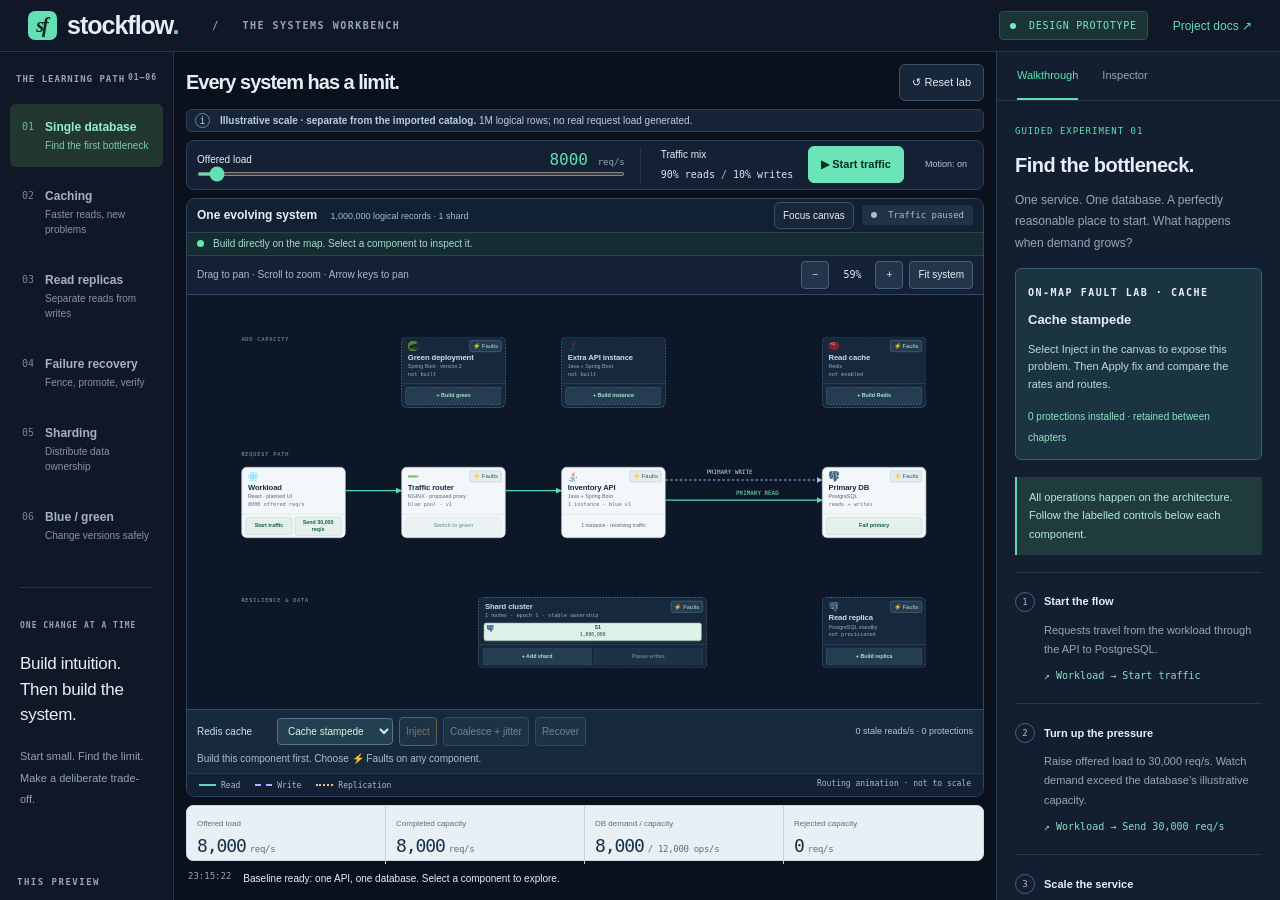
==== prototype/index.html @ 87a05ff0 "docs: point StockFlow handoff and experiment link to main" ====
<!doctype html>
<html lang="en">
  <head>
    <meta charset="UTF-8" />
    <meta name="viewport" content="width=device-width, initial-scale=1" />
    <meta name="theme-color" content="#0c1727" />
    <title>StockFlow — Inventory, under pressure</title>
    <link rel="icon" type="image/svg+xml" sizes="any" href="/favicon.svg" />
    <link rel="stylesheet" href="/styles.css" />
  </head>
  <body>
    <a class="skip" href="#main">Skip to lab</a>
    <header class="topbar">
      <a class="brand" href="/" aria-label="StockFlow home"
        ><span class="brand-icon">s<span>f</span></span
        ><strong>stockflow<span class="brand-dot">.</span></strong></a
      ><span class="breadcrumb">/ &nbsp; THE SYSTEMS WORKBENCH</span>
      <div class="top-actions">
        <span class="mode"><i></i> DESIGN PROTOTYPE</span
        ><a
          class="repo-link"
          href="https://github.com/ArifMehmood16/stockflow"
          target="_blank"
          rel="noreferrer"
          >Project docs ↗</a
        >
      </div>
    </header>
    <div class="workspace">
      <aside class="rail" aria-label="Learning chapters">
        <div class="rail-heading">THE LEARNING PATH <span>01—06</span></div>
        <nav id="chapters"></nav>
        <div class="rail-note">
          <span class="tiny-label">ONE CHANGE AT A TIME</span>
          <p>Build intuition.<br />Then build the system.</p>
          <span
            >Start small. Find the limit.<br />Make a deliberate
            trade-off.</span
          >
        </div>
        <div class="budget">
          <span class="tiny-label">THIS PREVIEW</span><b>Browser only</b
          ><span
            >Java serves this preview.<br />No real traffic generated.</span
          >
          <div class="budget-line"><span></span></div>
          <small>Catalog import: make db-status</small>
        </div>
      </aside>
      <main id="main">
        <div class="page-heading">
          <div>
            <div class="eyebrow" id="chapter-number">
              EXPERIMENT 01 / THE BASELINE
            </div>
            <h1 id="lesson-title">Every system has a limit.</h1>
            <p id="lesson-subtitle">
              Follow a stock request. Then turn up the pressure.
            </p>
          </div>
          <button class="reset secondary" id="reset">↺ Reset lab</button>
        </div>
        <div class="notice">
          <span class="notice-mark">i</span>
          <p>
            <strong
              >Illustrative scale · separate from the imported catalog.</strong
            >
            1M logical rows; no real request load generated.
          </p>
        </div>
        <section class="controls" aria-label="Workload controls">
          <div class="load-control">
            <div class="control-label">
              <label for="load">Offered load</label
              ><output for="load" id="load-value"
                >80 <small>req/s</small></output
              >
            </div>
            <input
              id="load"
              type="range"
              min="1000"
              max="250000"
              step="1000"
              value="8000"
            />
            <div class="range-labels">
              <span>1k · steady</span><span>250k · flash sale</span>
            </div>
          </div>
          <div class="mix-control">
            <span class="control-label">Traffic mix</span
            ><strong>90% reads <span>/</span> 10% writes</strong
            ><span class="micro">Fixed in this design preview</span>
          </div>
          <button id="run" class="primary run">▶ Start traffic</button
          ><button
            id="motion"
            class="icon-button"
            aria-pressed="false"
            title="Toggle reduced motion"
          >
            Motion: on
          </button>
        </section>
        <section class="architecture" aria-label="Interactive architecture">
          <div class="section-heading">
            <div>
              <span class="tiny-label">LIVE TOPOLOGY</span>
              <h2>
                One evolving system
                <span id="record-count">1,000,000 logical records</span>
              </h2>
            </div>
            <button id="focus-map" class="secondary" aria-pressed="false">
              Focus canvas
            </button>
            <div class="state-pill" id="run-state"><i></i> Traffic paused</div>
          </div>
          <div class="build-status" id="build-status" role="status">
            <span class="build-indicator"></span
            ><span id="build-message"
              >Build directly on the map. Select a component to inspect
              it.</span
            ><span class="build-mode">ILLUSTRATIVE LIFECYCLE</span>
          </div>
          <div class="canvas-toolbar" aria-label="Canvas controls">
            <span id="canvas-help">Drag to pan · Scroll to zoom · Arrow keys to pan</span>
            <button id="zoom-out" aria-label="Zoom out">−</button>
            <span id="zoom-level" aria-label="Canvas zoom">Fit</span>
            <button id="zoom-in" aria-label="Zoom in">+</button>
            <button id="fit-system">Fit system</button>
          </div>
          <div class="graph-scroll" tabindex="0" role="region" aria-label="Architecture canvas" aria-describedby="canvas-help">
            <div class="graph-stage">
              <div class="graph" id="graph">
                <svg class="edges" viewBox="0 0 1240 660" aria-hidden="true">
                  <defs></defs>
                  <g id="route-layer"></g>
                </svg>
                <div class="zone-label" style="left: 40px; top: 244px">
                  REQUEST PATH
                </div>
                <div class="zone-label" style="left: 40px; top: 50px">
                  ADD CAPACITY
                </div>
                <div class="zone-label" style="left: 40px; top: 490px">
                  RESILIENCE & DATA
                </div>
                <article
                  class="component-shell ready"
                  id="component-client"
                  style="left: 40px; top: 270px"
                  aria-label="Workload component"
                >
                  <button
                    class="node"
                    data-node="client"
                    aria-label="Inspect Workload"
                  >
                    <span class="node-top"
                      ><img
                        class="tech-logo"
                        src="/assets/react.svg"
                        alt=""
                      /><span class="node-state" id="client-status"
                        >READY</span
                      ></span
                    ><strong id="client-name">Workload</strong
                    ><span class="technology-name">React · planned UI</span
                    ><small id="client-meta">80 offered req/s</small>
                  </button>
                  <div class="component-action" id="client-actions"></div>
                  <div class="build-progress" aria-hidden="true">
                    <span></span>
                  </div>
                </article>
                <article
                  class="component-shell ready"
                  id="component-proxy"
                  style="left: 310px; top: 270px"
                  aria-label="Traffic router component"
                >
                  <button
                    class="node"
                    data-node="proxy"
                    aria-label="Inspect Traffic router"
                  >
                    <span class="node-top"
                      ><img
                        class="tech-logo"
                        src="/assets/nginx.svg"
                        alt=""
                      /><span class="node-state" id="proxy-status"
                        >READY</span
                      ></span
                    ><strong id="proxy-name">Traffic router</strong
                    ><span class="technology-name">NGINX · proposed proxy</span
                    ><small id="proxy-meta">blue pool · v1</small>
                  </button>
                  <div class="component-action" id="proxy-actions"></div>
                  <div class="build-progress" aria-hidden="true">
                    <span></span>
                  </div>
                </article>
                <article
                  class="component-shell ready"
                  id="component-api"
                  style="left: 580px; top: 270px"
                  aria-label="Inventory API component"
                >
                  <button
                    class="node"
                    data-node="api"
                    aria-label="Inspect Inventory API"
                  >
                    <span class="node-top"
                      ><img
                        class="tech-logo"
                        src="/assets/java.svg"
                        alt=""
                      /><span class="node-state" id="api-status"
                        >READY</span
                      ></span
                    ><strong id="api-name">Inventory API</strong
                    ><span class="technology-name">Java + Spring Boot</span
                    ><small id="api-meta">1 instance · blue v1</small>
                  </button>
                  <div class="component-action" id="api-actions"></div>
                  <div class="build-progress" aria-hidden="true">
                    <span></span>
                  </div>
                </article>
                <article
                  class="component-shell planned"
                  id="component-cache"
                  style="left: 1020px; top: 50px"
                  aria-label="Read cache component"
                >
                  <button
                    class="node inactive"
                    data-node="cache"
                    aria-label="Inspect Read cache"
                  >
                    <span class="node-top"
                      ><img
                        class="tech-logo"
                        src="/assets/redis.svg"
                        alt=""
                      /><span class="node-state" id="cache-status"
                        >NOT BUILT</span
                      ></span
                    ><strong id="cache-name">Read cache</strong
                    ><span class="technology-name">Redis</span
                    ><small id="cache-meta">not built</small>
                  </button>
                  <div class="component-action" id="cache-actions"></div>
                  <div class="build-progress" aria-hidden="true">
                    <span></span>
                  </div>
                </article>
                <article
                  class="component-shell ready"
                  id="component-db"
                  style="left: 1020px; top: 270px"
                  aria-label="Primary database component"
                >
                  <button
                    class="node"
                    data-node="db"
                    aria-label="Inspect Primary database"
                  >
                    <span class="node-top"
                      ><img
                        class="tech-logo"
                        src="/assets/postgresql.svg"
                        alt=""
                      /><span class="node-state" id="db-status"
                        >READY</span
                      ></span
                    ><strong id="db-name">Primary database</strong
                    ><span class="technology-name">PostgreSQL</span
                    ><small id="db-meta">reads + writes</small>
                  </button>
                  <div class="component-action" id="db-actions"></div>
                  <div class="build-progress" aria-hidden="true">
                    <span></span>
                  </div>
                </article>
                <article
                  class="component-shell planned"
                  id="component-replica"
                  style="left: 1020px; top: 490px"
                  aria-label="Read replica component"
                >
                  <button
                    class="node inactive"
                    data-node="replica"
                    aria-label="Inspect Read replica"
                  >
                    <span class="node-top"
                      ><img
                        class="tech-logo"
                        src="/assets/postgresql.svg"
                        alt=""
                      /><span class="node-state" id="replica-status"
                        >NOT BUILT</span
                      ></span
                    ><strong id="replica-name">Read replica</strong
                    ><span class="technology-name">PostgreSQL standby</span
                    ><small id="replica-meta">not built</small>
                  </button>
                  <div class="component-action" id="replica-actions"></div>
                  <div class="build-progress" aria-hidden="true">
                    <span></span>
                  </div>
                </article>
                <article
                  class="component-shell planned"
                  id="component-shard"
                  style="left: 440px; top: 490px"
                  aria-label="Shard cluster component"
                >
                  <button
                    class="node inactive"
                    data-node="shard"
                    aria-label="Inspect Shard cluster"
                  >
                    <span class="node-top"
                      ><img
                        class="tech-logo"
                        src="/assets/postgresql.svg"
                        alt=""
                      /><span class="node-state" id="shard-status"
                        >NOT BUILT</span
                      ></span
                    ><strong id="shard-name">Shard cluster</strong
                    ><span class="technology-name">PostgreSQL primary</span
                    ><small id="shard-meta">not built</small>
                  </button>
                  <div
                    id="shard-bank"
                    aria-label="Records owned by each shard"
                  ></div>
                  <div class="component-action" id="shard-actions"></div>
                  <div class="build-progress" aria-hidden="true">
                    <span></span>
                  </div>
                </article>
                <article
                  class="component-shell planned"
                  id="component-api2"
                  style="left: 580px; top: 50px"
                  aria-label="Extra API instance component"
                >
                  <button
                    class="node inactive"
                    data-node="api2"
                    aria-label="Inspect Extra API instance"
                  >
                    <span class="node-top"
                      ><img
                        class="tech-logo"
                        src="/assets/java.svg"
                        alt=""
                      /><span class="node-state" id="api2-status"
                        >NOT BUILT</span
                      ></span
                    ><strong id="api2-name">Extra API instance</strong
                    ><span class="technology-name">Java + Spring Boot</span
                    ><small id="api2-meta">not built</small>
                  </button>
                  <div class="component-action" id="api2-actions"></div>
                  <div class="build-progress" aria-hidden="true">
                    <span></span>
                  </div>
                </article>
                <article
                  class="component-shell planned"
                  id="component-green"
                  style="left: 310px; top: 50px"
                  aria-label="Green deployment component"
                >
                  <button
                    class="node inactive"
                    data-node="green"
                    aria-label="Inspect Green deployment"
                  >
                    <span class="node-top"
                      ><img
                        class="tech-logo"
                        src="/assets/spring.svg"
                        alt=""
                      /><span class="node-state" id="green-status"
                        >NOT BUILT</span
                      ></span
                    ><strong id="green-name">Green deployment</strong
                    ><span class="technology-name">Spring Boot · version 2</span
                    ><small id="green-meta">not built</small>
                  </button>
                  <div class="component-action" id="green-actions"></div>
                  <div class="build-progress" aria-hidden="true">
                    <span></span>
                  </div>
                </article>
              </div>
            </div>
          </div>
          <div class="fault-console" aria-label="On-map fault controls">
            <div class="fault-console-controls">
              <span id="fault-target">Redis cache</span
              ><label class="sr-only" for="fault-select">Failure scenario</label
              ><select id="fault-select"></select
              ><button id="inject-fault">Inject</button
              ><button id="fix-fault">Apply fix</button
              ><button id="recover-fault">Recover</button
              ><span id="quality"></span>
            </div>
            <p id="fault-outcome"></p>
          </div>
          <div class="graph-footer">
            <div class="legend">
              <span><i class="read-line"></i> Read</span
              ><span><i class="write-line"></i> Write</span
              ><span><i class="replication-line"></i> Replication</span>
            </div>
            <span>Routing animation · not to scale</span>
          </div>
        </section>
        <section aria-label="Illustrative capacity rates" class="metrics">
          <div class="metric">
            <span>Offered load</span
            ><strong id="offered">80<small>req/s</small></strong>
            <p>Selected workload</p>
          </div>
          <div class="metric">
            <span>Completed capacity</span
            ><strong id="completed">80<small>req/s</small></strong>
            <p>Illustrative model output</p>
          </div>
          <div class="metric">
            <span>DB demand / capacity</span
            ><strong id="db-demand">80<small>/ 120 ops/s</small></strong>
            <p id="db-pressure">Within modelled capacity</p>
          </div>
          <div class="metric">
            <span>Rejected capacity</span
            ><strong id="rejected">0<small>req/s</small></strong>
            <p>Unserved by this model</p>
          </div>
        </section>
        <section class="activity">
          <div class="section-heading">
            <div>
              <span class="tiny-label">WHAT JUST HAPPENED</span>
              <h2>Experiment log</h2>
            </div>
            <span class="micro">Model actions · latest 6</span>
          </div>
          <ol id="event-log"></ol>
        </section>
        <footer class="main-footer">
          <span>STOCKFLOW / LEARN BY CHANGING THE SYSTEM</span
          ><span>01 — Design edition</span>
        </footer>
      </main>
      <aside
        class="guide-panel"
        aria-label="Lesson guide and component inspector"
      >
        <div class="panel-tabs" role="tablist" aria-label="Right panel">
          <button
            role="tab"
            id="guide-tab"
            aria-selected="true"
            aria-controls="guide-content"
          >
            Walkthrough</button
          ><button
            role="tab"
            id="inspect-tab"
            aria-selected="false"
            aria-controls="inspect-content"
            tabindex="-1"
          >
            Inspector
          </button>
        </div>
        <div
          id="guide-content"
          role="tabpanel"
          aria-labelledby="guide-tab"
        ></div>
        <div
          id="inspect-content"
          role="tabpanel"
          aria-labelledby="inspect-tab"
          hidden
        ></div>
        <div class="panel-bottom">
          <span class="tiny-label">THE ENGINEERING QUESTION</span>
          <p id="reflection">
            Which resource actually limits the next request?
          </p>
          <a
            href="https://github.com/ArifMehmood16/stockflow/blob/main/docs/experiments.md"
            target="_blank"
            rel="noreferrer"
            >Read the full experiment spec ↗</a
          >
        </div>
      </aside>
    </div>
    <div
      id="announcement"
      class="sr-only"
      role="status"
      aria-live="polite"
    ></div>
    <div class="hover-card" id="hover-card" role="tooltip" hidden>
      <span class="hover-kicker">ILLUSTRATIVE MODEL</span>
      <strong id="hover-title"></strong>
      <span id="hover-state"></span>
      <p id="hover-detail"></p>
      <small>Click component to keep details in Inspector</small>
    </div>
    <script type="module" src="/app.mjs"></script>
  </body>
</html>
---- styles.css ----
:root {
  --bg: #f5f6f3;
  --paper: #fff;
  --ink: #20312e;
  --muted: #71817b;
  --line: #dde4de;
  --accent: #147565;
  --soft: #e9f3ed;
  --amber: #af741d;
  --danger: #b44f3e;
  --mono: ui-monospace, SFMono-Regular, Consolas, monospace;
}
* {
  box-sizing: border-box;
}
body {
  margin: 0;
  background: var(--bg);
  color: var(--ink);
  font:
    14px/1.5 -apple-system,
    BlinkMacSystemFont,
    "Segoe UI",
    sans-serif;
}
button,
input,
a {
  -webkit-tap-highlight-color: transparent;
}
button {
  font: inherit;
  cursor: pointer;
}
button:disabled {
  cursor: default;
  opacity: 0.5;
}
a {
  color: var(--accent);
  text-decoration: none;
}
button:focus-visible,
a:focus-visible,
input:focus-visible {
  outline: 3px solid #269c85;
  outline-offset: 4px;
}
button {
  color: inherit;
}
button:hover:not(:disabled) {
  filter: brightness(0.97);
}
.topbar {
  height: 76px;
  background: var(--paper);
  border-bottom: 1px solid var(--line);
  display: flex;
  align-items: center;
  padding: 0 28px;
  gap: 34px;
}
.brand {
  display: flex;
  align-items: center;
  gap: 10px;
  color: var(--ink);
}
.brand strong {
  font-size: 25px;
  letter-spacing: -1px;
}
.brand-dot {
  color: var(--accent);
}
.brand-icon {
  height: 29px;
  width: 29px;
  display: flex;
  align-items: center;
  justify-content: center;
  background: var(--accent);
  border-radius: 7px;
  color: white;
  font: bold italic 20px Georgia;
}
.brand-icon span {
  margin-left: -2px;
}
.breadcrumb,
.tiny-label,
.rail-heading,
.eyebrow {
  font: 10px/1.6 var(--mono);
  letter-spacing: 1.5px;
  font-weight: 600;
}
.breadcrumb {
  color: var(--muted);
}
.top-actions {
  margin-left: auto;
  display: flex;
  align-items: center;
  gap: 25px;
}
.mode {
  font: 10px var(--mono);
  letter-spacing: 0.7px;
  background: #eff3ee;
  padding: 8px 10px;
  border-radius: 4px;
  color: #54705c;
}
.mode i,
.state-pill i {
  width: 6px;
  height: 6px;
  display: inline-block;
  border-radius: 50%;
  background: currentColor;
  margin-right: 6px;
}
.repo-link {
  font-size: 12px;
}
.workspace {
  display: grid;
  grid-template-columns: 200px minmax(0, 1fr) 308px;
  max-width: 1920px;
  margin: auto;
}
.rail {
  padding: 32px 18px;
  border-right: 1px solid var(--line);
  min-height: calc(100vh - 76px);
  display: flex;
  flex-direction: column;
}
.rail-heading {
  color: var(--muted);
  font-size: 9px;
  display: flex;
  justify-content: space-between;
  margin: 0 6px 18px;
  letter-spacing: 1px;
}
.rail-heading span {
  font-size: 8px;
}
.chapter {
  display: flex;
  gap: 11px;
  align-items: flex-start;
  text-align: left;
  border: 0;
  background: transparent;
  padding: 14px 12px;
  width: 100%;
  border-radius: 6px;
  margin-bottom: 6px;
  color: #65726e;
}
.chapter.selected {
  background: #e4eee6;
  color: var(--accent);
}
.chapter .number {
  font: 10px/1.8 var(--mono);
  opacity: 0.7;
}
.chapter b {
  display: block;
  font-size: 12px;
  font-weight: 600;
}
.chapter small {
  font-size: 10px;
  display: block;
  margin-top: 2px;
  opacity: 0.8;
}
.rail-note {
  margin: 35px 10px 25px;
  padding-top: 25px;
  border-top: 1px solid var(--line);
}
.rail-note .tiny-label {
  font-size: 8px;
  color: var(--muted);
  letter-spacing: 1px;
}
.rail-note p {
  font-size: 17px;
  line-height: 1.5;
  letter-spacing: -0.3px;
}
.rail-note > span:last-child {
  font-size: 11px;
  color: var(--muted);
  line-height: 1.8;
}
.budget {
  margin: auto 7px 0;
  padding-top: 40px;
  font-size: 10px;
  color: var(--muted);
}
.budget b {
  display: block;
  color: var(--ink);
  font-size: 12px;
  margin: 8px 0;
}
.budget span {
  display: block;
}
.budget .tiny-label {
  font-size: 9px;
}
.budget-line {
  height: 3px;
  background: var(--line);
  margin: 14px 0 8px;
}
.budget-line span {
  width: 15%;
  height: 3px;
  background: var(--accent);
}
main {
  padding: 32px 28px 12px;
  min-width: 0;
}
.page-heading {
  display: flex;
  justify-content: space-between;
  gap: 12px;
  align-items: center;
  margin-bottom: 23px;
}
.eyebrow {
  color: var(--accent);
  font-size: 9px;
  letter-spacing: 1.7px;
}
h1 {
  font-size: 28px;
  letter-spacing: -1px;
  font-weight: 600;
  margin: 8px 0 5px;
  line-height: 1.2;
}
.page-heading p {
  color: var(--muted);
  font-size: 12px;
  margin: 9px 0 0;
}
.secondary {
  border: 1px solid var(--line);
  border-radius: 6px;
  background: transparent;
  padding: 9px 12px;
  font-size: 11px;
  white-space: nowrap;
}
.notice {
  background: #edf1e9;
  border: 1px solid #e1e7db;
  border-radius: 6px;
  display: flex;
  gap: 10px;
  align-items: center;
  padding: 9px 13px;
  color: #67745f;
  font-size: 10px;
  margin-bottom: 20px;
}
.notice p {
  margin: 0;
}
.notice strong {
  font-weight: 600;
}
.notice-mark {
  border: 1px solid #a3b197;
  border-radius: 50%;
  width: 15px;
  height: 15px;
  flex: none;
  text-align: center;
  font: 10px/13px var(--mono);
}
.controls {
  display: flex;
  align-items: center;
  gap: 23px;
  padding: 17px 20px;
  background: white;
  border: 1px solid var(--line);
  border-radius: 8px;
  margin-bottom: 20px;
}
.load-control {
  flex: 1;
  min-width: 145px;
}
.control-label {
  display: flex;
  justify-content: space-between;
  align-items: center;
  font-size: 11px;
  font-weight: 500;
}
output {
  font: 15px var(--mono);
  color: var(--accent);
}
output small {
  font-size: 9px;
  color: var(--muted);
}
input[type="range"] {
  width: 100%;
  accent-color: var(--accent);
  height: 4px;
  display: block;
  margin: 15px 0 10px;
}
.range-labels {
  display: flex;
  justify-content: space-between;
  font: 8px var(--mono);
  color: var(--muted);
}
.mix-control {
  border-left: 1px solid var(--line);
  padding-left: 20px;
  white-space: nowrap;
}
.mix-control strong {
  display: block;
  font: 11px var(--mono);
  margin: 7px 0 3px;
}
.mix-control strong span {
  color: #aab4ac;
}
.micro {
  font-size: 9px;
  color: var(--muted);
}
.primary {
  background: var(--accent);
  border: 1px solid var(--accent);
  color: white;
  border-radius: 6px;
  padding: 11px 14px;
  font-size: 11px;
  font-weight: 500;
}
.run {
  white-space: nowrap;
}
.icon-button {
  border: 0;
  background: transparent;
  color: var(--muted);
  font-size: 9px;
  padding: 6px;
}
.architecture {
  border: 1px solid var(--line);
  border-radius: 9px;
  background: #fcfdfa;
  overflow: hidden;
}
.section-heading {
  padding: 17px 20px;
  display: flex;
  justify-content: space-between;
  align-items: center;
}
.section-heading .tiny-label {
  font-size: 8px;
  letter-spacing: 1.3px;
  color: var(--muted);
}
h2 {
  font-size: 13px;
  font-weight: 600;
  margin: 3px 0 0;
}
.state-pill {
  font: 9px var(--mono);
  color: var(--muted);
  background: #eef1eb;
  padding: 5px 9px;
  border-radius: 3px;
}
.state-pill.active {
  color: var(--accent);
  background: var(--soft);
}
.graph-scroll {
  overflow-x: auto;
}
.graph {
  position: relative;
  width: 880px;
  height: 430px;
  transform-origin: top left;
  background-image: radial-gradient(#d9e2d9 0.8px, transparent 0.8px);
  background-size: 16px 16px;
}
.edges {
  width: 880px;
  height: 415px;
  position: absolute;
  inset: 0;
}
.edges text {
  font: 8px var(--mono);
  fill: #819186;
}
.edge {
  stroke: #94b3a7;
  stroke-width: 1.5;
  fill: none;
  color: #94b3a7;
}
.edge.write {
  stroke: #5b7570;
  stroke-dasharray: 4 4;
  color: #5b7570;
}
.edge.replication {
  stroke: #c4a167;
  stroke-dasharray: 2 5;
  color: #c4a167;
}
.edge.optional {
  opacity: 0.17;
}
.edge.enabled {
  opacity: 1;
}
.running:not(.reduced) .edge:not(.optional),
.running:not(.reduced) .edge.enabled {
  stroke-dasharray: 6 10;
  animation: flow 1.4s linear infinite;
}
.edge.failed {
  stroke: var(--danger);
  color: var(--danger);
  animation: none !important;
}
.node {
  width: 140px;
  height: 80px;
  position: absolute;
  text-align: left;
  background: white;
  border: 1px solid #cddcd3;
  border-radius: 7px;
  padding: 10px 12px;
  display: flex;
  flex-direction: column;
  gap: 3px;
}
.node-top {
  display: flex;
  justify-content: space-between;
  align-items: center;
  position: absolute;
  top: 9px;
  left: 12px;
  right: 12px;
}
.node-symbol {
  font: 15px/1 var(--mono);
  color: var(--accent);
}
.health-dot {
  width: 5px;
  height: 5px;
  border-radius: 50%;
  background: #44896c;
}
.node strong {
  font-size: 11px;
  margin-top: 21px;
  font-weight: 600;
}
.node small {
  font: 8px var(--mono);
  color: var(--muted);
  white-space: nowrap;
  letter-spacing: -0.3px;
}
.node-tag {
  position: absolute;
  bottom: -19px;
  left: 0;
  font: 7px var(--mono);
  color: var(--muted);
  letter-spacing: 1px;
}
.node.inactive {
  background: #f4f6f0;
  border-style: dashed;
  border-color: #d4ded3;
  opacity: 0.55;
}
.node.inactive .health-dot {
  background: #bdc6bc;
}
.node.database {
  border-color: #99b7a3;
}
.node.stressed {
  border-color: #c89c55;
  background: #fffaf0;
}
.node.stressed .health-dot {
  background: var(--amber);
}
.node.failed {
  border-color: #c78274;
  background: #fff6f3;
}
.node.failed .health-dot {
  background: var(--danger);
}
.node.pinned {
  outline: 2px solid var(--accent);
  outline-offset: 3px;
}
.graph-caption {
  position: absolute;
  left: 26px;
  top: 31px;
  font: 8px var(--mono);
  color: #8a978d;
}
.graph-footer {
  border-top: 1px solid var(--line);
  display: flex;
  justify-content: space-between;
  padding: 12px 18px;
  font: 8px var(--mono);
  color: var(--muted);
}
.legend {
  display: flex;
  gap: 16px;
}
.legend span {
  display: flex;
  align-items: center;
  gap: 5px;
}
.legend i {
  width: 17px;
  display: inline-block;
  border-top: 2px solid #7da692;
}
.legend .write-line {
  border-color: #5b7570;
  border-top-style: dashed;
}
.legend .replication-line {
  border-color: #c4a167;
  border-top-style: dotted;
}
.metrics {
  display: grid;
  grid-template-columns: repeat(4, 1fr);
  gap: 0;
  background: white;
  border: 1px solid var(--line);
  border-radius: 7px;
  margin: 20px 0;
}
.metric {
  padding: 17px 18px;
  min-width: 0;
  border-right: 1px solid var(--line);
}
.metric:last-child {
  border: 0;
}
.metric > span {
  font-size: 9px;
  color: var(--muted);
}
.metric strong {
  font: 25px var(--mono);
  letter-spacing: -1.1px;
  display: block;
  margin: 8px 0;
}
.metric strong small {
  font: 8px var(--mono);
  letter-spacing: -0.3px;
  margin-left: 5px;
  color: var(--muted);
}
.metric p {
  font-size: 8px;
  color: var(--muted);
  margin: 0;
}
.metric.alert strong {
  color: var(--danger);
}
.activity {
  background: white;
  border: 1px solid var(--line);
  border-radius: 7px;
}
.activity .section-heading {
  padding-bottom: 10px;
}
.activity ol {
  list-style: none;
  margin: 0;
  padding: 0 20px 10px;
}
.activity li {
  border-top: 1px solid #edf1eb;
  padding: 9px 0;
  font-size: 10px;
  display: flex;
  gap: 12px;
}
.activity li span {
  font: 9px var(--mono);
  color: var(--muted);
  flex: none;
}
.activity li b {
  font-weight: 400;
}
.main-footer {
  display: flex;
  justify-content: space-between;
  color: #8c9891;
  font: 7px var(--mono);
  letter-spacing: 1px;
  padding: 21px 0 5px;
}
.guide-panel {
  background: #fff;
  border-left: 1px solid var(--line);
  display: flex;
  flex-direction: column;
  min-width: 0;
}
.panel-tabs {
  display: flex;
  border-bottom: 1px solid var(--line);
  padding: 18px 20px 0;
  gap: 24px;
}
.panel-tabs button {
  border: 0;
  border-bottom: 2px solid transparent;
  background: transparent;
  padding: 9px 0 14px;
  color: var(--muted);
  font-size: 11px;
}
.panel-tabs button[aria-selected="true"] {
  color: var(--accent);
  border-color: var(--accent);
}
#guide-content,
#inspect-content {
  padding: 26px 23px;
}
.guide-kicker {
  font: 9px var(--mono);
  color: var(--accent);
  letter-spacing: 1px;
}
.guide-panel h3 {
  font-size: 21px;
  line-height: 1.3;
  letter-spacing: -0.5px;
  margin: 12px 0;
}
.guide-intro {
  font-size: 12px;
  line-height: 1.8;
  color: var(--muted);
}
.step {
  padding: 19px 0;
  border-top: 1px solid var(--line);
}
.step-heading {
  display: flex;
  align-items: center;
  gap: 9px;
  font-size: 11px;
  font-weight: 600;
}
.step-num {
  font: 9px var(--mono);
  width: 20px;
  height: 20px;
  border: 1px solid var(--line);
  border-radius: 50%;
  display: flex;
  align-items: center;
  justify-content: center;
  color: var(--muted);
  flex: none;
}
.step.done .step-num {
  background: var(--soft);
  color: var(--accent);
  border-color: #c8dfd1;
}
.step p {
  font-size: 11px;
  line-height: 1.75;
  color: var(--muted);
  margin: 9px 0 12px 29px;
}
.step button {
  margin-left: 29px;
  max-width: calc(100% - 29px);
}
.tradeoff {
  background: #f6f3ec;
  border-radius: 6px;
  padding: 15px 16px;
  margin-top: 10px;
}
.tradeoff .tiny-label {
  font-size: 8px;
  color: #9b7c48;
}
.tradeoff p {
  font-size: 11px;
  line-height: 1.8;
  color: #827359;
  margin: 7px 0 0;
}
.panel-bottom {
  margin: auto 23px 25px;
  border-top: 1px solid var(--line);
  padding-top: 23px;
}
.panel-bottom .tiny-label {
  font-size: 8px;
  color: var(--muted);
}
.panel-bottom p {
  font-size: 12px;
  line-height: 1.8;
}
.panel-bottom a {
  font-size: 10px;
}
.inspect-role {
  font: 10px var(--mono);
  padding: 7px 10px;
  background: var(--soft);
  display: inline-block;
  border-radius: 3px;
  color: var(--accent);
}
.inspect-list {
  margin: 20px 0;
}
.inspect-list div {
  padding: 12px 0;
  border-bottom: 1px solid var(--line);
}
.inspect-list dt {
  font-size: 10px;
  color: var(--muted);
}
.inspect-list dd {
  font-size: 12px;
  margin: 4px 0 0;
}
.inspect-hint {
  font-size: 11px;
  color: var(--muted);
  line-height: 1.8;
}
.sr-only {
  position: absolute;
  width: 1px;
  height: 1px;
  padding: 0;
  margin: -1px;
  overflow: hidden;
  clip: rect(0, 0, 0, 0);
  white-space: nowrap;
  border: 0;
}
.skip {
  position: absolute;
  top: -100px;
  left: 10px;
  z-index: 50;
  background: white;
  padding: 10px;
}
.skip:focus {
  top: 8px;
}
[hidden] {
  display: none !important;
}
@keyframes flow {
  to {
    stroke-dashoffset: -32;
  }
}
@media (min-width: 1450px) {
  .workspace {
    grid-template-columns: 220px minmax(0, 1fr) 330px;
  }
  main {
    padding: 36px 36px 12px;
  }
}
@media (max-width: 1220px) {
  .workspace {
    grid-template-columns: 165px minmax(0, 1fr) 275px;
  }
  .rail {
    padding-left: 10px;
    padding-right: 10px;
  }
  main {
    padding: 26px 18px 10px;
  }
  .controls {
    gap: 12px;
    padding: 15px;
  }
  .mix-control {
    display: none;
  }
  h1 {
    font-size: 25px;
  }
  .metric {
    padding: 14px 10px;
  }
  .metric strong {
    font-size: 22px;
  }
  .metric strong small {
    display: block;
    margin: 3px 0;
  }
  .notice {
    font-size: 9px;
  }
  #guide-content,
  #inspect-content {
    padding: 23px 18px;
  }
  .breadcrumb {
    display: none;
  }
}
@media (max-width: 1020px) {
  .workspace {
    grid-template-columns: minmax(0, 1fr) 280px;
  }
  .rail {
    grid-column: 1/-1;
    min-height: 0;
    padding: 10px 18px;
    border-bottom: 1px solid var(--line);
    border-right: 0;
  }
  .rail-heading,
  .rail-note,
  .budget {
    display: none;
  }
  .rail nav {
    display: flex;
    gap: 7px;
    overflow: auto;
  }
  .chapter {
    min-width: 132px;
    margin: 0;
    padding: 9px;
  }
  .chapter small {
    display: none;
  }
  .chapter b {
    font-size: 10px;
  }
  .chapter .number {
    font-size: 9px;
  }
  .topbar {
    height: 64px;
    padding: 0 20px;
  }
  .graph {
    height: 430px;
  }
  .main-footer {
    font-size: 6px;
  }
}
@media (max-width: 760px) {
  .workspace {
    display: block;
  }
  .guide-panel {
    border-left: 0;
    border-top: 1px solid var(--line);
  }
  .topbar {
    padding: 0 16px;
    gap: 10px;
  }
  .brand strong {
    font-size: 21px;
  }
  .top-actions {
    gap: 12px;
  }
  .mode {
    font-size: 8px;
    padding: 6px;
  }
  .repo-link {
    display: none;
  }
  main {
    padding: 23px 16px 10px;
  }
  .page-heading {
    align-items: flex-start;
  }
  h1 {
    font-size: 24px;
  }
  .reset {
    padding: 7px;
    font-size: 9px;
  }
  .page-heading p {
    font-size: 11px;
  }
  .controls {
    flex-wrap: wrap;
    gap: 12px;
  }
  .load-control {
    flex-basis: 50%;
  }
  .run {
    font-size: 10px;
  }
  .icon-button {
    margin-left: auto;
  }
  .metrics {
    grid-template-columns: 1fr 1fr;
  }
  .metric:nth-child(2) {
    border-right: 0;
  }
  .metric:nth-child(-n + 2) {
    border-bottom: 1px solid var(--line);
  }
  .metric {
    padding: 15px;
  }
  .metric strong small {
    display: inline;
    margin-left: 6px;
  }
  .graph-footer {
    gap: 10px;
    flex-wrap: wrap;
  }
  .main-footer {
    display: none;
  }
  .panel-tabs {
    padding-top: 8px;
  }
  #guide-content,
  #inspect-content {
    padding: 23px;
  }
  .panel-bottom {
    margin-top: 12px;
  }
  .notice {
    font-size: 10px;
  }
  .section-heading {
    padding: 15px;
  }
  .state-pill {
    font-size: 8px;
  }
  .activity {
    margin-bottom: 16px;
  }
}
@media (prefers-reduced-motion: reduce) {
  .edge {
    animation: none !important;
  }
}
.graph-scroll {
  position: relative;
  height: 430px;
}
.graph {
  position: absolute;
  top: 0;
  left: 0;
}
/* Architecture controls live with their components. */
.graph {
  width: 960px;
  height: 670px;
}
.edges {
  width: 960px;
  height: 670px;
}
.graph-scroll {
  height: 670px;
}
.edge.optional {
  opacity: 0;
  transition:
    opacity 0.5s,
    stroke 0.5s;
}
.edge.enabled {
  opacity: 1;
}
.edge.muted-route {
  opacity: 0.13;
  animation: none !important;
}
.edge.cache-remainder {
  opacity: 0.32;
}
.routes-changed .edge.enabled {
  stroke-width: 3;
}
.routes-changed .edge.read:not(.muted-route) {
  stroke-width: 2.5;
}
.zone-label {
  position: absolute;
  font: 9px var(--mono);
  letter-spacing: 1.3px;
  color: #7c8d81;
}
.component-shell {
  position: absolute;
  width: 176px;
  height: 166px;
  background: white;
  border: 1px solid #b7cec0;
  border-radius: 9px;
  transition:
    background 0.4s,
    border-color 0.4s,
    opacity 0.4s;
  overflow: visible;
}
.component-shell .node {
  position: relative;
  width: 100%;
  height: 115px;
  border: 0;
  border-radius: 9px 9px 0 0;
  padding: 12px 13px;
  background: transparent;
  gap: 3px;
  opacity: 1;
  outline-offset: 1px;
}
.component-shell .node-top {
  top: 12px;
  left: 13px;
  right: 13px;
  align-items: center;
}
.tech-logo {
  width: 27px;
  height: 27px;
  object-fit: contain;
}
.node-state {
  font: 7px var(--mono);
  letter-spacing: 0.7px;
  color: var(--accent);
}
.component-shell .node strong {
  font-size: 13px;
  letter-spacing: -0.2px;
  margin-top: 35px;
}
.technology-name {
  font-size: 10px;
  color: #566d62;
}
.component-shell .node small {
  font-size: 9px;
  letter-spacing: -0.1px;
  margin-top: 2px;
}
.component-action {
  padding: 7px 10px;
  border-top: 1px solid #e2eae0;
  min-height: 49px;
  display: flex;
  gap: 4px;
  align-items: center;
  justify-content: center;
}
.map-action {
  border: 1px solid #d0e2d5;
  border-radius: 5px;
  background: #eff7f0;
  padding: 7px 8px;
  color: #226751;
  font-size: 10px;
  line-height: 1.25;
  min-height: 32px;
  flex: 1;
}
.map-action:disabled {
  opacity: 0.5;
}
.map-fact {
  font-size: 9px;
  line-height: 1.5;
  color: #6e8075;
  text-align: center;
}
.component-shell.planned {
  background: rgba(249, 251, 245, 0.8);
  border: 1px dashed #bdcdbd;
}
.component-shell.planned .tech-logo {
  filter: grayscale(1);
  opacity: 0.65;
}
.component-shell.planned .node-state {
  color: #81917e;
}
.component-shell.planned .map-action {
  background: #fff;
  border-style: dashed;
}
.component-shell.building {
  border: 1px solid #c4a56b;
  background: #fffdf3;
  animation: component-assemble 0.6s ease both;
}
.component-shell.building .node-state {
  color: #9a742c;
}
.build-progress {
  position: absolute;
  bottom: -1px;
  left: 0;
  right: 0;
  height: 3px;
  border-radius: 0 0 9px 9px;
  overflow: hidden;
  display: none;
}
.building .build-progress {
  display: block;
}
.build-progress span {
  display: block;
  width: 100%;
  height: 100%;
  background: #ba954a;
  transform-origin: left;
  animation: build-fill 2.9s linear;
}
.component-shell.ready {
  animation: component-ready 0.65s ease;
}
.component-shell.standby {
  opacity: 0.5;
}
.component-shell.serving {
  border: 2px solid #22835e;
}
.component-shell .node.failed {
  background: #fff0eb;
}
.component-shell .node.stressed {
  background: #fff9eb;
}
.build-status {
  padding: 12px 20px;
  border-top: 1px solid var(--line);
  border-bottom: 1px solid var(--line);
  background: #f0f5ee;
  display: flex;
  align-items: center;
  gap: 9px;
  font-size: 10px;
  color: #526c59;
  min-height: 47px;
}
.build-indicator {
  height: 7px;
  width: 7px;
  border-radius: 50%;
  background: #509570;
  flex: none;
}
.is-building {
  background: #faf5e9;
  color: #92702d;
}
.is-building .build-indicator {
  background: #c49b44;
}
.build-mode {
  margin-left: auto;
  font: 7px var(--mono);
  letter-spacing: 1px;
  white-space: nowrap;
}
.guide-map-note {
  font-size: 11px;
  line-height: 1.7;
  color: #356951;
  background: #eef6ee;
  border-left: 2px solid #86b299;
  padding: 11px 12px;
  margin: 17px 0;
}
.location-cue {
  display: block;
  margin-left: 29px;
  color: #29765b;
  font: 10px/1.7 var(--mono);
}
.step p {
  margin-bottom: 8px;
}
.graph-footer {
  font-size: 9px;
}
.legend {
  gap: 15px;
}
@keyframes component-assemble {
  from {
    transform: translateY(9px) scale(0.97);
    opacity: 0.45;
  }
  to {
    transform: none;
    opacity: 1;
  }
}
@keyframes component-ready {
  from {
    border-color: #30a97c;
    background: #e4f6e9;
  }
  to {
    background: white;
  }
}
@keyframes build-fill {
  from {
    transform: scaleX(0);
  }
  to {
    transform: scaleX(1);
  }
}
@media (prefers-reduced-motion: reduce) {
  .component-shell,
  .build-progress span {
    animation: none !important;
    transition: none !important;
  }
}
.reduced .component-shell,
.reduced .build-progress span {
  animation: none !important;
  transition: none !important;
}
@media (max-width: 760px) {
  .build-mode {
    display: none;
  }
  .build-status {
    padding: 10px 14px;
  }
  .component-shell .node:focus-visible {
    outline-offset: -3px;
  }
}
/* Dark workbench with light infrastructure cards. */
:root {
  --bg: #0b111c;
  --paper: #121c2b;
  --ink: #e7eef5;
  --muted: #94a6b8;
  --line: #28364a;
  --accent: #5ce1b4;
  --soft: #183a37;
  --amber: #edb968;
  --danger: #ed937b;
}
body {
  background: var(--bg);
  color: var(--ink);
}
.topbar {
  background: #101827;
  border-color: #2b384b;
}
.brand-icon {
  background: #64e0b5;
  color: #0b2521;
}
.mode {
  color: #78e6c4;
  background: #1a3334;
  border: 1px solid #2d514b;
}
.rail {
  background: #101827;
}
.chapter {
  color: #a3b3c4;
}
.chapter.selected {
  background: #21372f;
  color: #94f0c8;
}
.rail-note > span:last-child {
  color: #8fa2b6;
}
.budget-line {
  background: #243449;
}
.notice {
  background: #172437;
  border: 1px solid #2b4058;
  color: #b8ccde;
}
.notice-mark {
  border-color: #6a879e;
}
.controls {
  background: #142034;
  border-color: #2e4057;
}
.mix-control strong {
  color: #d9e7f3;
}
.primary {
  background: #6be5b8;
  color: #092d25;
  border-color: #6be5b8;
  font-weight: 700;
}
.secondary {
  border-color: #3b5068;
  background: #18263a;
}
.architecture {
  background: #101c2c;
  border-color: #31445d;
}
.section-heading {
  background: #122034;
}
.state-pill {
  background: #213246;
  color: #adbac9;
}
.state-pill.active {
  background: #20443d;
  color: #82f0c7;
}
.build-status {
  background: #152c32;
  border-color: #2b454d;
  color: #a7ddcf;
}
.build-indicator {
  background: #67e7b4;
}
.is-building {
  background: #352e24;
  color: #f1cf94;
}
.is-building .build-indicator {
  background: #f5c979;
}
.graph {
  background-color: #0c1727;
  background-image: radial-gradient(#2d4059 0.8px, transparent 0.8px);
}
.zone-label {
  color: #8a9fb8;
}
.edges text {
  fill: #9baec5;
}
.edge {
  stroke: #58dbb1;
  color: #58dbb1;
  stroke-width: 2;
}
.edge.write {
  stroke: #a6b8ff;
  color: #a6b8ff;
}
.edge.replication {
  stroke: #eac57f;
  color: #eac57f;
}
.edge.failed {
  stroke: #fa8f88;
  color: #fa8f88;
}
.graph-footer {
  background: #132035;
  color: #a7bad0;
}
.legend .read-line {
  border-color: #58dbb1;
}
.legend .write-line {
  border-color: #a6b8ff;
}
.legend .replication-line {
  border-color: #eac57f;
}
.component-shell {
  background: #f4f7fa;
  border-color: #b8c7d6;
  color: #182d43;
}
.component-shell .node {
  color: #182d43;
}
.component-shell .node strong {
  font-weight: 700;
}
.component-shell .node small {
  color: #63778b;
}
.component-shell .node-state {
  color: #16785a;
}
.technology-name {
  color: #4f657b;
}
.component-action {
  border-color: #d4dee6;
}
.map-action {
  background: #e4f0ec;
  border-color: #c5d8ce;
  color: #175c49;
  font-weight: 600;
}
.map-fact {
  color: #52677d;
}
.component-shell.planned {
  background: #17283d;
  border: 1px dashed #627991;
  color: #d0dce9;
}
.component-shell.planned .node {
  color: #cbdceb;
}
.component-shell.planned .technology-name,
.component-shell.planned .node small {
  color: #91a8bf;
}
.component-shell.planned .node-state {
  color: #91a8bf;
}
.component-shell.planned .tech-logo {
  filter: none;
  opacity: 0.65;
}
.component-shell.planned .component-action {
  border-color: #334a61;
}
.component-shell.planned .map-action {
  background: #253d50;
  border-color: #557b8f;
  color: #a7e7d2;
}
.component-shell.building {
  background: #fff3d9;
  border-color: #e7ba72;
}
.component-shell.serving {
  border-color: #6be5b8;
}
.component-shell .node.failed {
  background: #fde9e7;
}
.component-shell .node.stressed {
  background: #fff0d5;
}
.component-shell .node.pinned {
  outline-color: #5ce1b4;
}
.guide-panel {
  background: #131f30;
  border-color: #2d4058;
}
.guide-map-note {
  background: #203b3b;
  color: #b3ebd7;
  border-color: #64d7ae;
}
.location-cue {
  color: #8adfbf;
}
.step-num {
  border-color: #496076;
  color: #a9bacc;
}
.step.done .step-num {
  background: #254839;
  color: #97efc5;
  border-color: #3f6a56;
}
.tradeoff {
  background: #302d28;
  border: 1px solid #4b4437;
}
.tradeoff .tiny-label {
  color: #edc78b;
}
.tradeoff p {
  color: #d8c7ab;
}
.inspect-role {
  background: #22433e;
  color: #96ecd0;
}
.inspect-list dd {
  color: #d7e3ef;
}
.metrics {
  background: #e8eff5;
  border-color: #cbd9e4;
  color: #15304a;
}
.metric {
  border-color: #c2d2df;
}
.metric > span,
.metric p,
.metric strong small {
  color: #5a7085;
}
.metric.alert strong {
  color: #a44331;
}
.activity {
  background: #131f30;
  border-color: #2e4057;
}
.activity li {
  border-color: #27394f;
}
.main-footer {
  color: #7c91aa;
}
.skip {
  background: #122034;
  color: #9af0cd;
}
.panel-bottom a {
  color: #8be3c2;
}
.budget b {
  color: #dee8f0;
}
.range-labels {
  color: #9eafc2;
}
input[type="range"] {
  accent-color: #62dfb5;
}
.icon-button {
  color: #b5c5d6;
}
.graph-caption {
  color: #91a6bb;
}
@keyframes component-ready {
  from {
    border-color: #86ffb7;
    background: #c1f9dd;
  }
  to {
    background: #f4f7fa;
  }
}
@media (max-width: 760px) {
  .metric:nth-child(-n + 2) {
    border-bottom-color: #c2d2df;
  }
}
.graph-stage {
  position: relative;
  overflow: hidden;
}
.graph-scroll {
  overflow-y: hidden;
}
.component-shell .node strong {
  font-size: 14px;
}
.component-shell .node-state {
  font-size: 8px;
}
.component-shell .technology-name {
  font-size: 10px;
}
.component-shell .node small {
  white-space: normal;
  font-size: 9px;
}

/* One viewport: the topology fits; teaching panels scroll independently. */
.topbar {
  height: 52px;
}
.workspace {
  height: calc(100dvh - 52px);
  max-width: none;
  grid-template-columns: 174px minmax(0, 1fr) 284px;
}
.rail {
  min-height: 0;
  padding: 20px 10px;
  overflow-y: auto;
}
.rail-note {
  margin-top: 24px;
}
main {
  padding: 12px;
  display: flex;
  flex-direction: column;
  gap: 8px;
  min-height: 0;
}
.page-heading {
  margin: 0;
  min-height: 46px;
}
h1 {
  font-size: 22px;
  margin: 3px 0;
}
.page-heading p {
  font-size: 11px;
  margin: 0;
}
.notice {
  padding: 5px 9px;
  margin: 0;
  font-size: 10px;
}
.controls {
  padding: 7px 12px;
  margin: 0;
  gap: 15px;
  min-height: 56px;
}
.range-labels {
  font-size: 8px;
}
.control-label {
  font-size: 10px;
}
#load-value {
  font-size: 16px;
}
.mix-control strong {
  font-size: 10px;
}
.run {
  padding: 9px 12px;
}
.architecture {
  flex: 1;
  min-height: 0;
  display: flex;
  flex-direction: column;
  margin: 0;
}
.architecture > .section-heading {
  padding: 8px 12px;
  min-height: 38px;
  gap: 8px;
}
.architecture .section-heading h2 {
  font-size: 12px;
  margin: 0;
}
.architecture .section-heading .tiny-label {
  display: none;
}
#record-count {
  font-size: 9px;
  color: #a7bad0;
  font-weight: 400;
  margin-left: 10px;
}
#focus-map {
  font-size: 10px;
  padding: 5px 8px;
  margin-left: auto;
  white-space: nowrap;
}
.state-pill {
  font-size: 9px;
}
.build-status {
  min-height: 27px;
  padding: 5px 10px;
  margin: 0;
  font-size: 10px;
}
.build-mode {
  display: none;
}
#build-message {
  overflow: hidden;
  white-space: nowrap;
  text-overflow: ellipsis;
}
.graph-scroll {
  flex: 1;
  height: auto;
  min-height: 0;
  overflow: hidden;
  display: flex;
  align-items: center;
  justify-content: center;
  background: #0c1727;
}
.graph-stage {
  flex: none;
}
.graph,
.edges {
  width: 960px;
  height: 530px;
}
.graph {
  transform-origin: top left;
}
.component-shell {
  height: 132px;
}
.component-shell .node {
  height: 90px;
  padding: 7px 12px;
}
.component-shell .node-top {
  top: 7px;
}
.component-shell .node strong {
  margin-top: 28px;
  font-size: 14px;
}
.component-shell .node small {
  font-size: 10px;
}
.component-shell .node-state {
  display: none;
}
.tech-logo {
  width: 22px;
  height: 22px;
}
.component-action {
  min-height: 40px;
  padding: 4px 7px;
}
.map-action {
  font-size: 10px;
  min-height: 30px;
  padding: 5px;
}
.fault-open {
  position: absolute;
  top: 7px;
  right: 7px;
  color: #355b68;
  background: #e2ecef;
  border: 1px solid #b7ccd5;
  border-radius: 4px;
  padding: 4px 6px;
  font-size: 10px;
}
.planned .fault-open {
  background: #243c50;
  color: #b8dace;
  border-color: #507183;
}
.component-shell.faulted {
  box-shadow: 0 0 0 2px #f1a770;
}
#component-shard {
  width: 386px;
}
#component-shard .node {
  height: 46px;
  padding: 5px 12px;
  width: 180px;
}
#component-shard .node-top {
  display: none;
}
#component-shard .node strong {
  margin-top: 0;
}
#component-shard .technology-name {
  display: none;
}
#component-shard .node small {
  font-size: 9px;
}
#shard-bank {
  height: 42px;
  display: flex;
  gap: 5px;
  padding: 0 8px 4px;
}
.shard-cell {
  display: grid;
  grid-template-columns: 14px 1fr;
  gap: 0 3px;
  align-items: center;
  flex: 1;
  max-width: 63px;
  border: 1px solid #91b7a8;
  border-radius: 4px;
  padding: 2px 4px;
  background: #def1e8;
  color: #1b4c3a;
}
.shard-cell img {
  width: 14px;
  height: 14px;
}
.shard-cell b {
  font-size: 9px;
}
.shard-cell small {
  grid-column: 1/-1;
  font-size: 9px;
  font-family: var(--mono);
}
.empty-shard {
  border-style: dashed;
  background: #edf0f4;
  color: #5b6777;
}
.shard-down {
  background: #ffcfbf;
  border-color: #c34b32;
}
.fault-console {
  border-top: 1px solid #354b60;
  padding: 7px 10px;
  background: #172a3d;
}
.fault-console-controls {
  display: flex;
  align-items: center;
  gap: 6px;
}
#fault-target {
  font-size: 10px;
  color: #cbe3ed;
  min-width: 74px;
}
.fault-console select,
.fault-console button {
  background: #233f50;
  color: #d9f3e9;
  border: 1px solid #547788;
  border-radius: 4px;
  padding: 6px;
  font-size: 10px;
}
.fault-console select {
  max-width: 160px;
}
.fault-console button:disabled {
  opacity: 0.45;
}
#inject-fault {
  border-color: #cd996b;
  color: #f8ce9b;
}
#quality {
  margin-left: auto;
  font-size: 9px;
  color: #b3c5d9;
}
#fault-outcome {
  margin: 5px 0 0;
  color: #a9bdce;
  font-size: 10px;
}
.graph-footer {
  padding: 5px 12px;
  min-height: 23px;
  font-size: 8px;
}
.metrics {
  margin: 0;
  min-height: 57px;
}
.metric {
  padding: 7px 10px;
}
.metric strong {
  font-size: 20px;
  line-height: 1.3;
}
.metric strong small {
  display: inline;
  font-size: 9px;
  margin-left: 4px;
}
.metric > span {
  font-size: 8px;
}
.metric p {
  margin: 1px 0 0;
  font-size: 8px;
}
.activity {
  margin: 0;
  padding: 0;
  background: transparent;
  border: 0;
}
.activity .section-heading,
.main-footer {
  display: none;
}
.activity ol {
  padding: 0;
  margin: 0;
}
.activity li {
  padding: 2px;
  font-size: 10px;
  border: 0;
}
.activity li:not(:first-child) {
  display: none;
}
.guide-panel {
  min-height: 0;
  overflow-y: auto;
}
.panel-tabs {
  position: sticky;
  top: 0;
  background: #131f30;
  z-index: 2;
  padding-top: 6px;
  flex: none;
}
#guide-content,
#inspect-content {
  padding: 18px;
}
.guide-panel h3 {
  font-size: 20px;
}
.experiment-explanation {
  background: #1a3541;
  border: 1px solid #396071;
  border-radius: 6px;
  padding: 12px;
  margin: 14px 0;
}
.experiment-explanation b {
  display: block;
  margin-top: 8px;
  font-size: 13px;
}
.experiment-explanation p {
  font-size: 11px;
  line-height: 1.6;
  color: #c0d5e2;
}
.experiment-explanation small {
  font-size: 10px;
  color: #8ce3c2;
}
body.focus-map .workspace {
  grid-template-columns: 1fr;
}
body.focus-map .rail,
body.focus-map .guide-panel {
  display: none;
}
body.focus-map .page-heading,
body.focus-map .notice {
  display: none;
}
@media (max-width: 1100px) {
  .workspace {
    grid-template-columns: minmax(0, 1fr) 250px;
    grid-template-rows: 44px minmax(0, 1fr);
  }
  .rail {
    grid-column: 1/-1;
    min-height: 0;
    padding: 4px 10px;
    overflow: hidden;
  }
  .rail-heading,
  .rail-note,
  .budget {
    display: none;
  }
  .rail nav {
    display: flex;
    gap: 6px;
    overflow: auto;
  }
  .chapter {
    min-width: 124px;
    padding: 7px;
    margin: 0;
  }
  .chapter small {
    display: none;
  }
  .chapter b {
    font-size: 10px;
  }
  .mix-control,
  #quality,
  .state-pill {
    display: none;
  }
  body.focus-map .workspace {
    grid-template-rows: minmax(0, 1fr);
  }
}
@media (max-width: 760px) {
  .workspace {
    display: grid;
    grid-template-columns: 1fr;
    height: auto;
    min-height: calc(100dvh - 52px);
  }
  main {
    height: calc(100dvh - 96px);
    min-height: 500px;
    padding: 6px;
    gap: 5px;
  }
  .guide-panel {
    max-height: 60dvh;
  }
  .page-heading h1 {
    font-size: 18px;
  }
  .page-heading p,
  .eyebrow {
    display: none;
  }
  .notice {
    font-size: 9px;
  }
  .controls {
    min-height: 54px;
  }
  .metrics {
    display: grid;
    grid-template-columns: repeat(4, minmax(0, 1fr));
  }
  .metric {
    padding: 5px;
    border-bottom: 0;
  }
  .metric strong {
    font-size: 14px;
  }
  .metric strong small {
    display: block;
    margin: 0;
    font-size: 8px;
  }
  .metric p {
    display: none;
  }
  #record-count {
    display: block;
    margin: 2px 0 0;
    font-size: 8px;
  }
  .fault-console-controls {
    flex-wrap: wrap;
  }
  #fault-target {
    min-width: 0;
  }
  .fault-console select {
    max-width: 125px;
  }
  .fault-console {
    padding: 5px;
  }
  #fault-outcome {
    font-size: 9px;
  }
  body.focus-map main {
    height: calc(100dvh - 52px);
  }
}
.page-heading {
  min-height: 30px;
  flex: none;
}
.page-heading .eyebrow,
.page-heading p {
  display: none;
}
h1 {
  font-size: 20px;
}
.notice {
  flex: none;
  padding: 3px 8px;
}
.controls {
  flex: none;
  height: 50px;
  min-height: 50px;
  padding: 4px 10px;
}
.controls .control-label {
  margin: 0;
}
.controls input {
  margin: 3px 0;
}
.controls .micro,
.range-labels {
  display: none;
}
.architecture > .section-heading {
  height: 33px;
  min-height: 33px;
  padding: 3px 10px;
  flex: none;
}
.build-status {
  height: 24px;
  min-height: 24px;
  flex: none;
}
.graph,
.edges {
  width: 1240px;
  height: 660px;
}
.graph-scroll {
  position: relative;
  display: block;
  overflow: clip;
  cursor: grab;
  touch-action: none;
}
.graph-scroll.panning { cursor: grabbing; user-select: none; }
.graph-scroll:focus-visible { outline: 2px solid var(--accent); outline-offset: -2px; }
.graph-stage { position: absolute; inset: 0; overflow: visible; }
.canvas-toolbar {
  display: flex;
  align-items: center;
  gap: 6px;
  padding: 5px 10px;
  background: #132035;
  border-bottom: 1px solid #354b60;
  flex: none;
  font-size: 10px;
}
#canvas-help { margin-right: auto; color: #a7bad0; }
.canvas-toolbar button {
  border: 1px solid #496077;
  background: #22354a;
  color: #e0f1f6;
  border-radius: 4px;
  padding: 4px 8px;
  min-height: 28px;
  min-width: 28px;
}
#zoom-level { min-width: 34px; text-align: center; font-family: var(--mono); }
.edge.read { marker-end: url(#arrow-read); }
.edge.write { marker-end: url(#arrow-write); }
.edge.replication { marker-end: url(#arrow-replication); }
.running:not(.reduced) .edge.write.enabled { stroke-dasharray: 9 6; }
.running:not(.reduced) .edge.replication.enabled { stroke-dasharray: 2 7; }
.edges .route-label {
  font: 10px var(--mono);
  paint-order: stroke;
  stroke: #0c1727;
  stroke-width: 4px;
  stroke-linejoin: round;
  transition: opacity 0.25s;
}
.route-label.read { fill: #82e8c5; }
.route-label.write { fill: #c4ceff; }
.route-label.replication { fill: #eac57f; }
@media (max-width: 760px) {
  #canvas-help { font-size: 9px; max-width: 115px; }
}
.component-shell {
  height: 120px;
  display: grid;
  grid-template-rows: 78px 40px;
}
.component-shell .node {
  height: 78px;
  display: grid;
  grid-template-rows: 18px 16px 11px 11px;
  gap: 2px;
  padding: 6px 10px;
  min-width: 0;
  align-content: start;
}
.component-shell .node-top {
  position: static;
  padding-right: 58px;
}
.component-shell .tech-logo {
  width: 18px;
  height: 18px;
}
.component-shell .node strong {
  margin: 0;
  font-size: 13px;
  line-height: 16px;
}
.component-shell .technology-name {
  font-size: 9px;
  line-height: 11px;
}
.component-shell .node small {
  margin: 0;
  font-size: 9px;
  line-height: 11px;
  white-space: nowrap;
  overflow: hidden;
  text-overflow: ellipsis;
}
.component-action {
  min-height: 0;
  padding: 4px 6px;
  gap: 4px;
}
.map-action {
  min-width: 0;
  min-height: 30px;
  padding: 4px;
  font-size: 9px;
  line-height: 11px;
}
.fault-open {
  top: 5px;
  right: 6px;
  padding: 3px 5px;
  line-height: 12px;
}
#component-shard {
  grid-template-rows: 40px 38px 40px;
}
#component-shard .node {
  height: 40px;
  width: 100%;
  padding: 6px 78px 4px 10px;
  grid-template-rows: 16px 11px;
}
#component-shard .node strong {
  font-size: 13px;
}
#component-shard .node small {
  font-size: 9px;
}
#shard-bank {
  height: 38px;
  padding: 2px 8px 5px;
}
.shard-cell {
  min-width: 0;
  max-width: none;
  padding: 2px 4px;
  grid-template-rows: 12px 11px;
}
.shard-cell img {
  width: 12px;
  height: 12px;
}
.shard-cell small {
  font-size: 8px;
  line-height: 11px;
}
.component-shell .node.hovered {
  box-shadow: inset 0 0 0 2px #36b98e;
}
.shard-cell.hovered,
.shard-cell:focus-visible {
  outline: 2px solid #36b98e;
  outline-offset: 1px;
}
/* Animate inside reserved slots: adding capacity never moves a control. */
.component-shell.serving {
  border-width: 1px;
  box-shadow: 0 0 0 1px #6be5b8;
}
.component-shell.building {
  animation: none;
}
.building .node {
  animation: component-materialize 600ms ease-out;
}
.building .node-state {
  display: inline;
  font-size: 6px;
  letter-spacing: 0;
}
.component-shell[data-build-stage="checking"] .build-progress span {
  background: #31ae8a;
}
.shard-cell.new-shard {
  animation: shard-arrive 550ms ease-out;
}
.shard-cell.moved-buckets {
  animation: bucket-transfer 700ms ease-out;
}
@keyframes component-materialize {
  from { opacity: 0.35; filter: saturate(0); }
  to { opacity: 1; filter: saturate(1); }
}
@keyframes shard-arrive {
  from { opacity: 0; transform: translateY(3px) scale(0.9); }
  to { opacity: 1; transform: none; }
}
@keyframes bucket-transfer {
  35% { background: #85ebc1; box-shadow: inset 0 0 0 2px #208e67; }
}
.reduced .node,
.reduced .shard-cell {
  animation: none !important;
}
@media (prefers-reduced-motion: reduce) {
  .node,
  .shard-cell {
    animation: none !important;
  }
}
.hover-card {
  position: fixed;
  inset: auto;
  width: 252px;
  max-width: calc(100vw - 16px);
  padding: 14px;
  border-radius: 10px;
  background: #15283b;
  color: #dfecf7;
  border: 1px solid #5f8c9e;
  box-shadow: 0 10px 30px #0006;
  font-size: 12px;
  line-height: 1.45;
  z-index: 50;
  pointer-events: none;
}
.hover-card .hover-kicker {
  display: block;
  font: 8px var(--mono);
  letter-spacing: 1px;
  color: #95b7cb;
  margin-bottom: 7px;
}
.hover-card strong {
  display: block;
  font-size: 14px;
}
#hover-state {
  display: block;
  color: #8ce9c5;
  font-size: 11px;
  margin-top: 4px;
}
.hover-card p {
  margin: 9px 0;
}
.hover-card small {
  display: block;
  border-top: 1px solid #365268;
  padding-top: 8px;
  color: #a8bed0;
  font-size: 10px;
}
.metrics {
  flex: none;
  height: 56px;
  min-height: 56px;
}
.metric {
  padding: 5px 10px;
}
.metric strong {
  margin: 2px 0;
  font-size: 18px;
}
.metric p {
  display: none;
}
.fault-console {
  flex: none;
}
.graph-footer {
  flex: none;
  height: 22px;
}
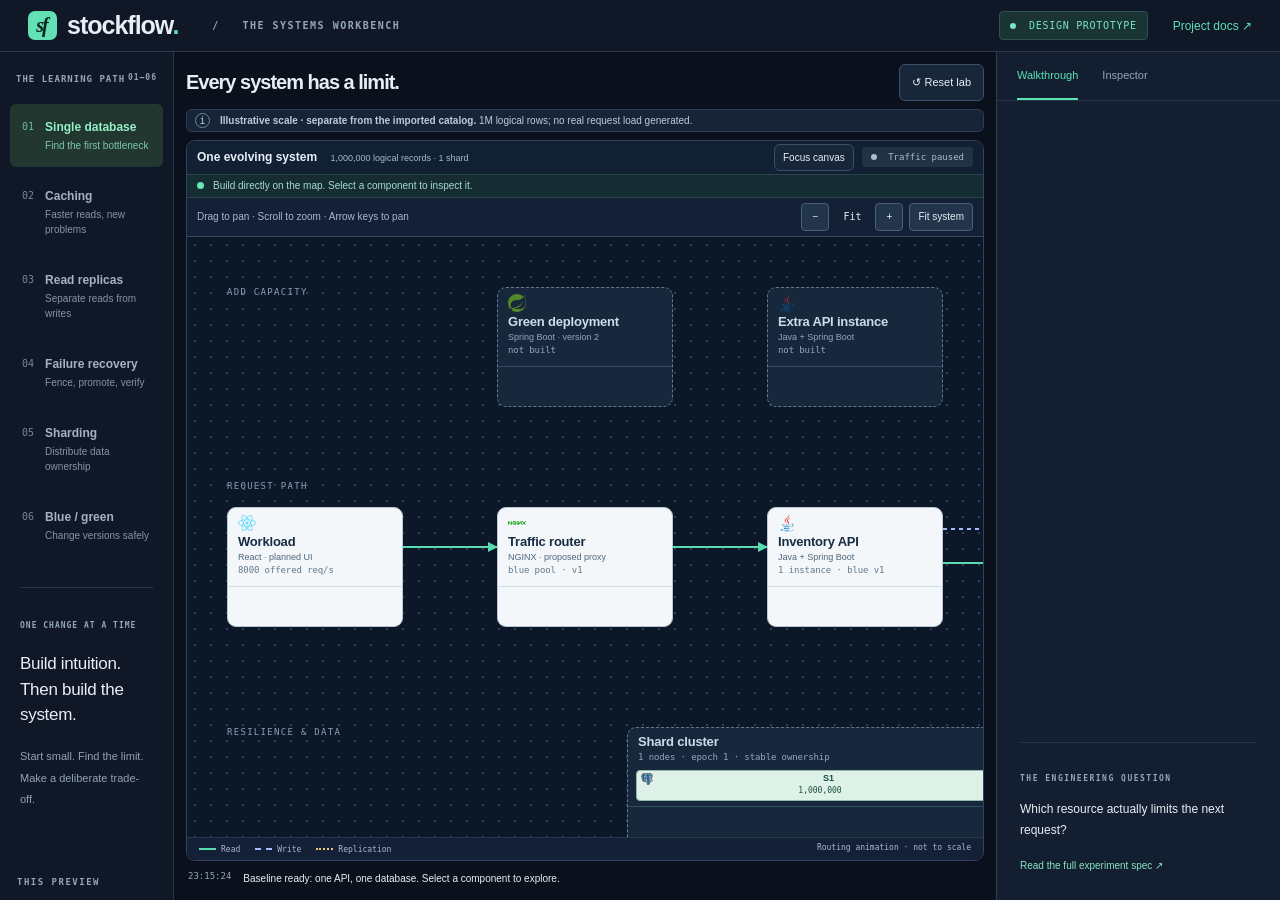
==== commit a927ffa1: "feat: dock load metrics and collapsible faults inside the canvas" ====
--- a/prototype/index.html
+++ b/prototype/index.html
@@ -69,41 +69,6 @@
             1M logical rows; no real request load generated.
           </p>
         </div>
-        <section class="controls" aria-label="Workload controls">
-          <div class="load-control">
-            <div class="control-label">
-              <label for="load">Offered load</label
-              ><output for="load" id="load-value"
-                >80 <small>req/s</small></output
-              >
-            </div>
-            <input
-              id="load"
-              type="range"
-              min="1000"
-              max="250000"
-              step="1000"
-              value="8000"
-            />
-            <div class="range-labels">
-              <span>1k · steady</span><span>250k · flash sale</span>
-            </div>
-          </div>
-          <div class="mix-control">
-            <span class="control-label">Traffic mix</span
-            ><strong>90% reads <span>/</span> 10% writes</strong
-            ><span class="micro">Fixed in this design preview</span>
-          </div>
-          <button id="run" class="primary run">▶ Start traffic</button
-          ><button
-            id="motion"
-            class="icon-button"
-            aria-pressed="false"
-            title="Toggle reduced motion"
-          >
-            Motion: on
-          </button>
-        </section>
         <section class="architecture" aria-label="Interactive architecture">
           <div class="section-heading">
             <div>
@@ -406,18 +371,41 @@
                 </article>
               </div>
             </div>
-          </div>
-          <div class="fault-console" aria-label="On-map fault controls">
-            <div class="fault-console-controls">
-              <span id="fault-target">Redis cache</span
-              ><label class="sr-only" for="fault-select">Failure scenario</label
-              ><select id="fault-select"></select
-              ><button id="inject-fault">Inject</button
-              ><button id="fix-fault">Apply fix</button
-              ><button id="recover-fault">Recover</button
-              ><span id="quality"></span>
-            </div>
-            <p id="fault-outcome"></p>
+            <aside class="canvas-telemetry canvas-dock" aria-label="Workload and illustrative capacity rates">
+              <div class="dock-heading"><span>LIVE LOAD</span><small>MODEL</small></div>
+              <div class="load-control">
+                <label for="load">Offered load</label>
+                <output for="load" id="load-value">10,000 <small>req/s</small></output>
+                <div class="load-steps">
+                  <button id="load-down" type="button" aria-label="Decrease offered load by 10,000 requests per second">−</button>
+                  <input id="load" type="range" min="10000" max="250000" step="10000" value="10000" aria-describedby="load-step-note" />
+                  <button id="load-up" type="button" aria-label="Increase offered load by 10,000 requests per second">+</button>
+                </div>
+                <small id="load-step-note">10k steps · 10k–250k req/s</small>
+              </div>
+              <button id="run" class="primary run">▶ Start traffic</button>
+              <div class="traffic-mix">R 90% <span>·</span> W 10%</div>
+              <div class="metrics" aria-label="Illustrative capacity rates">
+                <div class="metric"><span>Completed</span><strong id="completed">10,000<small>req/s</small></strong></div>
+                <div class="metric"><span>DB demand</span><strong id="db-demand">10,000<small>/ 12,000 ops/s capacity</small></strong><p id="db-pressure">Within modelled capacity</p></div>
+                <div class="metric"><span>Rejected</span><strong id="rejected">0<small>req/s</small></strong></div>
+              </div>
+              <button id="motion" class="icon-button" aria-pressed="false" title="Toggle reduced motion">Motion: on</button>
+            </aside>
+            <details class="fault-console canvas-dock" id="fault-console">
+              <summary aria-label="Toggle fault injection controls"><span>⚡ Fault lab</span></summary>
+              <div class="fault-console-body" aria-label="On-map fault controls">
+                <span class="tiny-label">TARGET COMPONENT</span>
+                <strong id="fault-target">Redis cache</strong>
+                <label for="fault-select">Failure scenario</label>
+                <select id="fault-select"></select>
+                <button id="inject-fault">Inject fault</button>
+                <button id="fix-fault">Apply fix</button>
+                <button id="recover-fault">Recover</button>
+                <span id="quality"></span>
+                <p id="fault-outcome"></p>
+              </div>
+            </details>
           </div>
           <div class="graph-footer">
             <div class="legend">
@@ -426,28 +414,6 @@
               ><span><i class="replication-line"></i> Replication</span>
             </div>
             <span>Routing animation · not to scale</span>
-          </div>
-        </section>
-        <section aria-label="Illustrative capacity rates" class="metrics">
-          <div class="metric">
-            <span>Offered load</span
-            ><strong id="offered">80<small>req/s</small></strong>
-            <p>Selected workload</p>
-          </div>
-          <div class="metric">
-            <span>Completed capacity</span
-            ><strong id="completed">80<small>req/s</small></strong>
-            <p>Illustrative model output</p>
-          </div>
-          <div class="metric">
-            <span>DB demand / capacity</span
-            ><strong id="db-demand">80<small>/ 120 ops/s</small></strong>
-            <p id="db-pressure">Within modelled capacity</p>
-          </div>
-          <div class="metric">
-            <span>Rejected capacity</span
-            ><strong id="rejected">0<small>req/s</small></strong>
-            <p>Unserved by this model</p>
           </div>
         </section>
         <section class="activity">
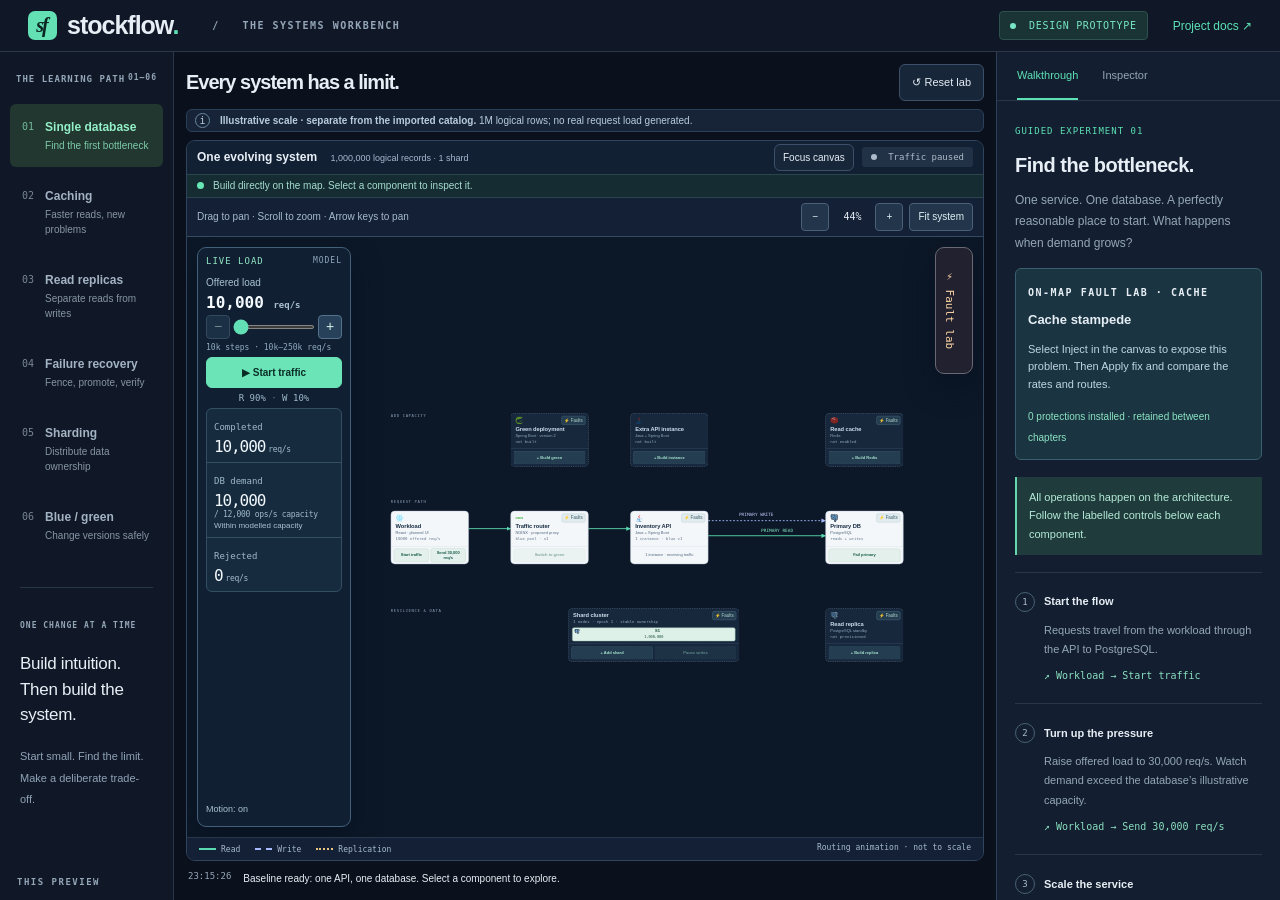
==== commit 6e469b01: "feat(ui): guide the first real inventory workload" ====
--- a/prototype/index.html
+++ b/prototype/index.html
@@ -39,8 +39,8 @@
           >
         </div>
         <div class="budget">
-          <span class="tiny-label">THIS PREVIEW</span><b>Browser only</b
-          ><span
+          <span class="tiny-label">THIS PREVIEW</span><b id="preview-mode">Browser only</b
+          ><span id="preview-detail"
             >Java serves this preview.<br />No real traffic generated.</span
           >
           <div class="budget-line"><span></span></div>
@@ -62,7 +62,7 @@
         </div>
         <div class="notice">
           <span class="notice-mark">i</span>
-          <p>
+          <p id="scale-notice">
             <strong
               >Illustrative scale · separate from the imported catalog.</strong
             >
@@ -372,9 +372,9 @@
               </div>
             </div>
             <aside class="canvas-telemetry canvas-dock" aria-label="Workload and illustrative capacity rates">
-              <div class="dock-heading"><span>LIVE LOAD</span><small>MODEL</small></div>
+              <div class="dock-heading"><span>LIVE LOAD</span><small id="telemetry-mode">MODEL</small></div>
               <div class="load-control">
-                <label for="load">Offered load</label>
+                <label for="load" id="load-label">Offered load</label>
                 <output for="load" id="load-value">10,000 <small>req/s</small></output>
                 <div class="load-steps">
                   <button id="load-down" type="button" aria-label="Decrease offered load by 10,000 requests per second">−</button>
@@ -384,12 +384,13 @@
                 <small id="load-step-note">10k steps · 10k–250k req/s</small>
               </div>
               <button id="run" class="primary run">▶ Start traffic</button>
-              <div class="traffic-mix">R 90% <span>·</span> W 10%</div>
+              <div class="traffic-mix" id="traffic-mix">R 90% <span>·</span> W 10%</div>
               <div class="metrics" aria-label="Illustrative capacity rates">
-                <div class="metric"><span>Completed</span><strong id="completed">10,000<small>req/s</small></strong></div>
-                <div class="metric"><span>DB demand</span><strong id="db-demand">10,000<small>/ 12,000 ops/s capacity</small></strong><p id="db-pressure">Within modelled capacity</p></div>
-                <div class="metric"><span>Rejected</span><strong id="rejected">0<small>req/s</small></strong></div>
+                <div class="metric"><span id="completed-label">Completed</span><strong id="completed">10,000<small>req/s</small></strong></div>
+                <div class="metric"><span id="db-demand-label">DB demand</span><strong id="db-demand">10,000<small>/ 12,000 ops/s capacity</small></strong><p id="db-pressure">Within modelled capacity</p></div>
+                <div class="metric"><span id="rejected-label">Rejected</span><strong id="rejected">0<small>req/s</small></strong></div>
               </div>
+              <p id="real-detail" class="real-detail" hidden></p>
               <button id="motion" class="icon-button" aria-pressed="false" title="Toggle reduced motion">Motion: on</button>
             </aside>
             <details class="fault-console canvas-dock" id="fault-console">
--- a/styles.css
+++ b/styles.css
@@ -2466,3 +2466,171 @@
   flex: none;
   height: 22px;
 }
+
+/* Controls live over the model canvas; the fitted topology reserves their edges. */
+.canvas-dock {
+  position: absolute;
+  z-index: 12;
+  cursor: auto;
+  touch-action: auto;
+  border: 1px solid #426079;
+  border-radius: 9px;
+  background: rgba(17, 34, 51, 0.96);
+  color: #dcebf4;
+  box-shadow: 0 12px 28px #06111f99;
+  backdrop-filter: blur(8px);
+}
+.canvas-telemetry {
+  top: 10px;
+  bottom: 10px;
+  left: 10px;
+  width: 154px;
+  display: flex;
+  flex-direction: column;
+  gap: 5px;
+  padding: 8px;
+  overflow-y: auto;
+  scrollbar-color: #45637a transparent;
+  scrollbar-width: thin;
+}
+.dock-heading {
+  display: flex;
+  justify-content: space-between;
+  gap: 5px;
+  color: #91e6c5;
+  font: 9px var(--mono);
+  letter-spacing: 1px;
+}
+.dock-heading small { color: #91aabe; font-size: 8px; }
+.canvas-telemetry .load-control { flex: none; min-width: 0; }
+.canvas-telemetry .load-control label,
+.fault-console-body label {
+  display: block;
+  margin-top: 4px;
+  color: #a9c1d1;
+  font-size: 10px;
+}
+.canvas-telemetry output {
+  display: block;
+  margin: 3px 0;
+  color: #f5fbff;
+  font-size: 19px;
+  font-weight: 700;
+}
+.canvas-telemetry output small { color: #a9c1d1; font-size: 9px; }
+.load-steps { display: flex; align-items: center; gap: 3px; }
+.load-steps input[type="range"] { flex: 1; min-width: 0; margin: 0; }
+.load-steps button {
+  flex: none;
+  width: 24px;
+  height: 24px;
+  padding: 0;
+  border: 1px solid #54728b;
+  border-radius: 4px;
+  background: #28415a;
+  color: #d5f1e7;
+}
+#load-step-note { display: block; margin-top: 4px; color: #91aabe; font: 8px var(--mono); }
+.canvas-telemetry .run { width: 100%; padding: 7px 4px; font-size: 10px; }
+.traffic-mix { color: #9eb9ca; font: 9px var(--mono); text-align: center; }
+.traffic-mix span { color: #5b7d90; }
+.canvas-telemetry .metrics {
+  display: grid;
+  grid-template-columns: 1fr;
+  gap: 0;
+  flex: none;
+  height: auto;
+  min-height: 0;
+  margin: 0;
+  border: 1px solid #344e63;
+  border-radius: 6px;
+  background: #172b3e;
+  color: #e5f1f7;
+}
+.canvas-telemetry .metric {
+  min-width: 0;
+  padding: 6px 7px;
+  border-right: 0;
+  border-bottom: 1px solid #344e63;
+}
+.canvas-telemetry .metric:last-child { border-bottom: 0; }
+.canvas-telemetry .metric > span { color: #9eb9ca; font: 9px var(--mono); }
+.canvas-telemetry .metric strong {
+  display: block;
+  margin: 1px 0 0;
+  color: #f1f8fc;
+  font: 16px/1.2 var(--mono);
+  white-space: nowrap;
+}
+.canvas-telemetry .metric strong small {
+  display: inline;
+  margin-left: 3px;
+  color: #9eb9ca;
+  font-size: 8px;
+}
+.canvas-telemetry #db-demand small { display: block; margin: 0; }
+.canvas-telemetry .metric.alert strong { color: #ffb18f; }
+.canvas-telemetry .real-detail { margin: 4px 0 0; color: #9ee7cf; font: 9px/1.4 var(--mono); overflow-wrap: anywhere; }
+.canvas-telemetry #db-pressure {
+  display: block;
+  margin: 2px 0 0;
+  color: #a9c1d1;
+  font-size: 8px;
+  line-height: 1.3;
+}
+.canvas-telemetry #motion {
+  align-self: start;
+  margin-top: auto;
+  padding: 2px 0;
+  color: #a9c1d1;
+}
+.fault-console {
+  top: 10px;
+  right: 10px;
+  bottom: auto;
+  width: 38px;
+  max-height: calc(100% - 20px);
+  padding: 0;
+  overflow-y: auto;
+  scrollbar-color: #66566a transparent;
+  scrollbar-width: thin;
+  border: 1px solid #6a6872;
+  background: rgba(35, 35, 49, 0.97);
+}
+.fault-console[open] { width: 180px; }
+.fault-console summary {
+  display: flex;
+  align-items: center;
+  justify-content: center;
+  min-height: 125px;
+  padding: 9px 7px;
+  color: #ffd7a4;
+  font: 11px var(--mono);
+  cursor: pointer;
+  list-style: none;
+  writing-mode: vertical-rl;
+}
+.fault-console summary::-webkit-details-marker { display: none; }
+.fault-console[open] summary {
+  min-height: 36px;
+  justify-content: flex-start;
+  border-bottom: 1px solid #635667;
+  writing-mode: horizontal-tb;
+}
+.fault-console-body { display: grid; gap: 6px; padding: 9px; }
+.fault-console-body .tiny-label { color: #c4a7a9; font-size: 8px; }
+.fault-console-body strong { overflow-wrap: anywhere; font-size: 11px; }
+.fault-console select,
+.fault-console button { width: 100%; min-width: 0; text-align: left; }
+.fault-console select { max-width: none; }
+#quality { display: block; margin: 0; color: #a9bdce; font-size: 9px; }
+#fault-outcome { margin: 0; color: #a9bdce; font-size: 9px; line-height: 1.35; }
+@media (max-width: 760px) {
+  .canvas-telemetry { width: 124px; padding: 7px; gap: 5px; }
+  .canvas-telemetry output { font-size: 16px; }
+  .canvas-telemetry .metric { padding: 4px 5px; }
+  .canvas-telemetry .metric strong { font-size: 13px; }
+  .fault-console[open] { width: 158px; }
+  .fault-console summary { min-height: 108px; }
+  #quality { display: block; }
+}
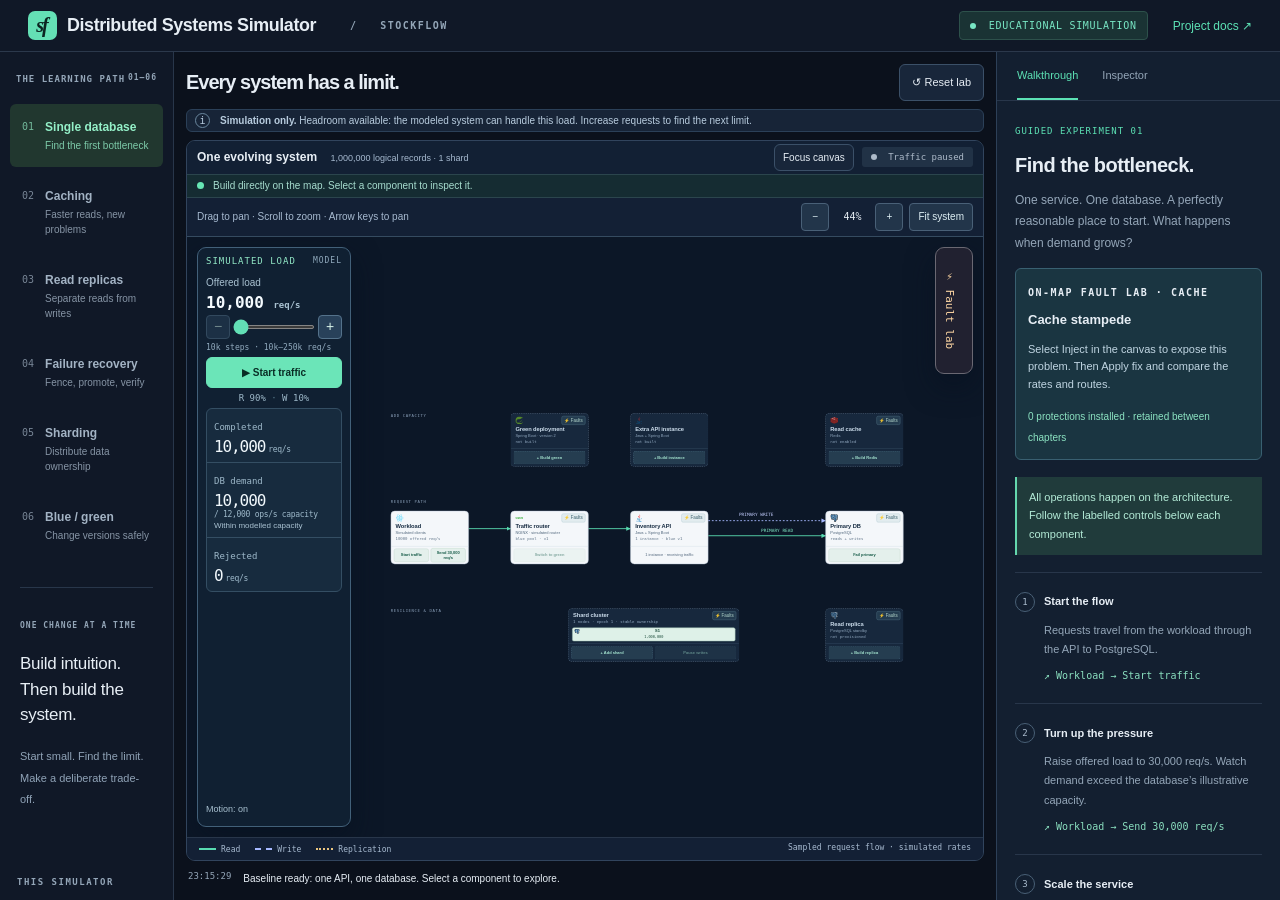
==== commit 62b4c633: "refactor: make StockFlow a browser-only distributed systems simulator" ====
--- a/prototype/index.html
+++ b/prototype/index.html
@@ -4,19 +4,20 @@
     <meta charset="UTF-8" />
     <meta name="viewport" content="width=device-width, initial-scale=1" />
     <meta name="theme-color" content="#0c1727" />
-    <title>StockFlow — Inventory, under pressure</title>
+    <title>Distributed Systems Simulator — StockFlow</title>
+    <meta name="description" content="An interactive browser-only guide to distributed systems: caching, replication, sharding, failure recovery and blue-green deployment." />
     <link rel="icon" type="image/svg+xml" sizes="any" href="/favicon.svg" />
     <link rel="stylesheet" href="/styles.css" />
   </head>
   <body>
     <a class="skip" href="#main">Skip to lab</a>
     <header class="topbar">
-      <a class="brand" href="/" aria-label="StockFlow home"
+      <a class="brand" href="/" aria-label="Distributed Systems Simulator home"
         ><span class="brand-icon">s<span>f</span></span
-        ><strong>stockflow<span class="brand-dot">.</span></strong></a
-      ><span class="breadcrumb">/ &nbsp; THE SYSTEMS WORKBENCH</span>
+        ><strong>Distributed Systems Simulator</strong></a
+      ><span class="breadcrumb">/ &nbsp; STOCKFLOW</span>
       <div class="top-actions">
-        <span class="mode"><i></i> DESIGN PROTOTYPE</span
+        <span class="mode"><i></i> EDUCATIONAL SIMULATION</span
         ><a
           class="repo-link"
           href="https://github.com/ArifMehmood16/stockflow"
@@ -39,12 +40,12 @@
           >
         </div>
         <div class="budget">
-          <span class="tiny-label">THIS PREVIEW</span><b id="preview-mode">Browser only</b
+          <span class="tiny-label">THIS SIMULATOR</span><b id="preview-mode">Browser only</b
           ><span id="preview-detail"
-            >Java serves this preview.<br />No real traffic generated.</span
+            >All behavior runs in your browser.<br />No APIs, databases or network load.</span
           >
           <div class="budget-line"><span></span></div>
-          <small>Catalog import: make db-status</small>
+          <small>1M virtual records · no dataset required<br />Assumptions: 22k req/s per API · 12k ops/s per DB · 80% cache hits</small>
         </div>
       </aside>
       <main id="main">
@@ -62,17 +63,13 @@
         </div>
         <div class="notice">
           <span class="notice-mark">i</span>
-          <p id="scale-notice">
-            <strong
-              >Illustrative scale · separate from the imported catalog.</strong
-            >
-            1M logical rows; no real request load generated.
+          <p id="scale-notice"><strong>Simulation only.</strong> <span id="model-insight" aria-live="polite">Change one component at a time. All rates and failures are modeled.</span>
           </p>
         </div>
         <section class="architecture" aria-label="Interactive architecture">
           <div class="section-heading">
             <div>
-              <span class="tiny-label">LIVE TOPOLOGY</span>
+              <span class="tiny-label">SIMULATED TOPOLOGY</span>
               <h2>
                 One evolving system
                 <span id="record-count">1,000,000 logical records</span>
@@ -133,7 +130,7 @@
                         >READY</span
                       ></span
                     ><strong id="client-name">Workload</strong
-                    ><span class="technology-name">React · planned UI</span
+                    ><span class="technology-name">Simulated clients</span
                     ><small id="client-meta">80 offered req/s</small>
                   </button>
                   <div class="component-action" id="client-actions"></div>
@@ -161,7 +158,7 @@
                         >READY</span
                       ></span
                     ><strong id="proxy-name">Traffic router</strong
-                    ><span class="technology-name">NGINX · proposed proxy</span
+                    ><span class="technology-name">NGINX · simulated router</span
                     ><small id="proxy-meta">blue pool · v1</small>
                   </button>
                   <div class="component-action" id="proxy-actions"></div>
@@ -372,7 +369,7 @@
               </div>
             </div>
             <aside class="canvas-telemetry canvas-dock" aria-label="Workload and illustrative capacity rates">
-              <div class="dock-heading"><span>LIVE LOAD</span><small id="telemetry-mode">MODEL</small></div>
+              <div class="dock-heading"><span>SIMULATED LOAD</span><small id="telemetry-mode">MODEL</small></div>
               <div class="load-control">
                 <label for="load" id="load-label">Offered load</label>
                 <output for="load" id="load-value">10,000 <small>req/s</small></output>
@@ -390,7 +387,6 @@
                 <div class="metric"><span id="db-demand-label">DB demand</span><strong id="db-demand">10,000<small>/ 12,000 ops/s capacity</small></strong><p id="db-pressure">Within modelled capacity</p></div>
                 <div class="metric"><span id="rejected-label">Rejected</span><strong id="rejected">0<small>req/s</small></strong></div>
               </div>
-              <p id="real-detail" class="real-detail" hidden></p>
               <button id="motion" class="icon-button" aria-pressed="false" title="Toggle reduced motion">Motion: on</button>
             </aside>
             <details class="fault-console canvas-dock" id="fault-console">
@@ -414,7 +410,7 @@
               ><span><i class="write-line"></i> Write</span
               ><span><i class="replication-line"></i> Replication</span>
             </div>
-            <span>Routing animation · not to scale</span>
+            <span>Sampled request flow · simulated rates</span>
           </div>
         </section>
         <section class="activity">
@@ -471,7 +467,7 @@
             Which resource actually limits the next request?
           </p>
           <a
-            href="https://github.com/ArifMehmood16/stockflow/blob/main/docs/experiments.md"
+            href="https://github.com/ArifMehmood16/stockflow/blob/codex/browser-only-educational-simulator/docs/SIMULATION.md"
             target="_blank"
             rel="noreferrer"
             >Read the full experiment spec ↗</a
--- a/styles.css
+++ b/styles.css
@@ -2570,7 +2570,6 @@
 }
 .canvas-telemetry #db-demand small { display: block; margin: 0; }
 .canvas-telemetry .metric.alert strong { color: #ffb18f; }
-.canvas-telemetry .real-detail { margin: 4px 0 0; color: #9ee7cf; font: 9px/1.4 var(--mono); overflow-wrap: anywhere; }
 .canvas-telemetry #db-pressure {
   display: block;
   margin: 2px 0 0;
@@ -2634,3 +2633,9 @@
   .fault-console summary { min-height: 108px; }
   #quality { display: block; }
 }
+
+/* The product name states its educational purpose without widening the canvas. */
+.brand strong { font-size: clamp(14px, 1.4vw, 20px); letter-spacing: -.4px; }
+#model-insight { line-height: 1.5; }
+@media (max-width: 1050px) { .breadcrumb { display: none; } }
+@media (max-width: 600px) { .top-actions .mode { display: none; } }
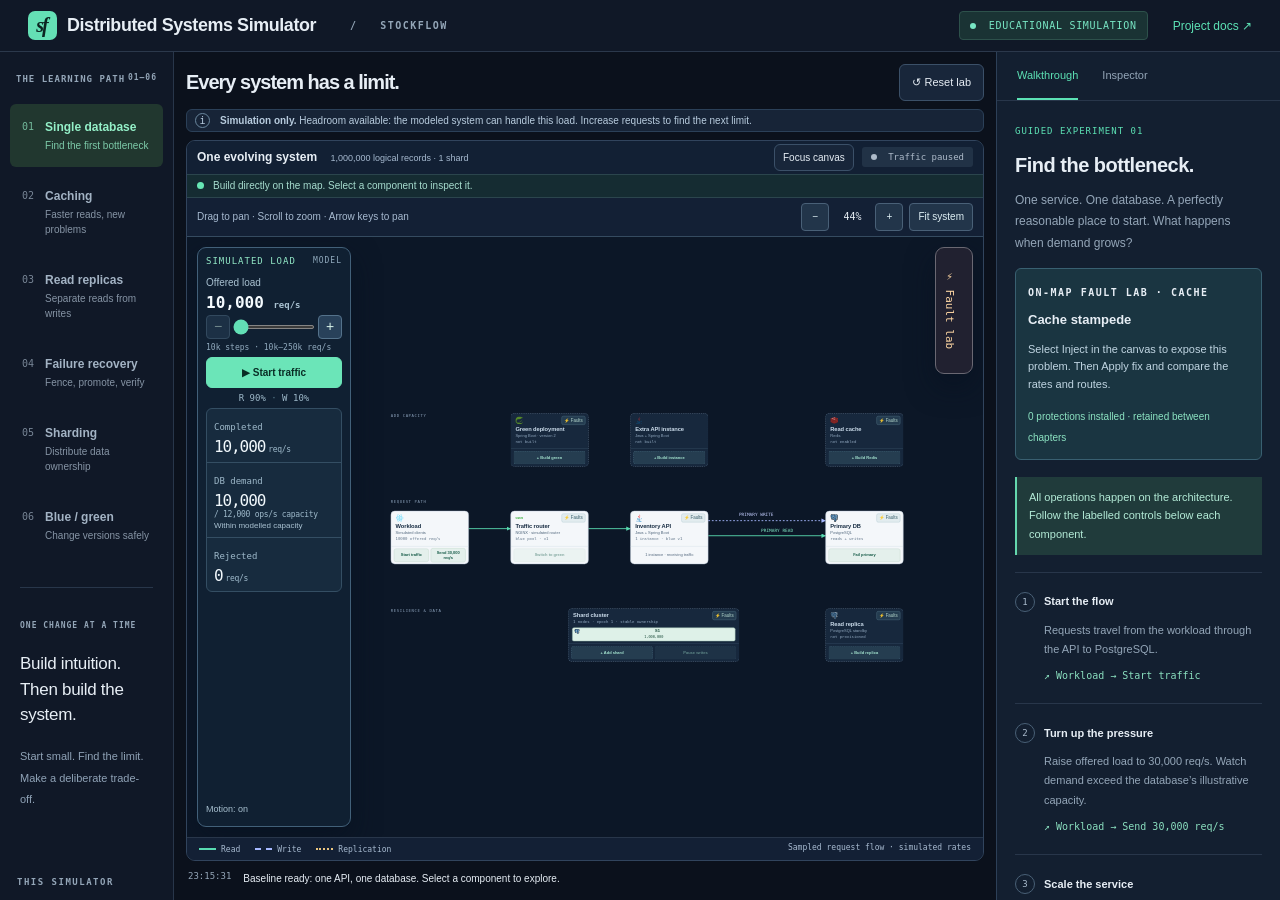
==== commit 87145b3e: "Merge browser-only distributed systems simulator" ====
--- a/prototype/index.html
+++ b/prototype/index.html
@@ -467,7 +467,7 @@
             Which resource actually limits the next request?
           </p>
           <a
-            href="https://github.com/ArifMehmood16/stockflow/blob/codex/browser-only-educational-simulator/docs/SIMULATION.md"
+            href="https://github.com/ArifMehmood16/stockflow/blob/main/docs/SIMULATION.md"
             target="_blank"
             rel="noreferrer"
             >Read the full experiment spec ↗</a
--- a/styles.css
+++ b/styles.css
@@ -70,9 +70,6 @@
 .brand strong {
   font-size: 25px;
   letter-spacing: -1px;
-}
-.brand-dot {
-  color: var(--accent);
 }
 .brand-icon {
   height: 29px;
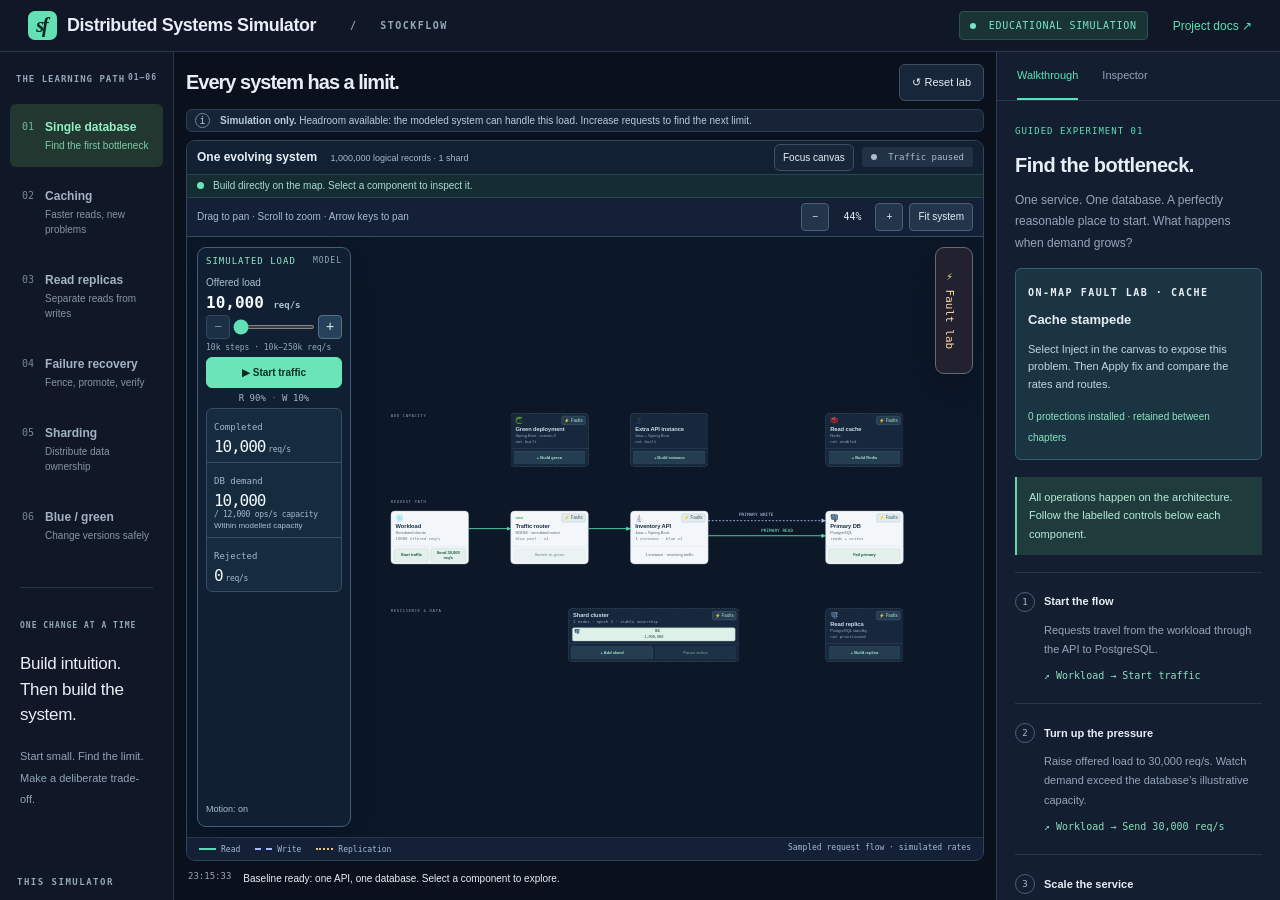
==== commit d37f3fae: "fix(hosting): support static deployment below a repository path" ====
--- a/prototype/index.html
+++ b/prototype/index.html
@@ -3,16 +3,17 @@
   <head>
     <meta charset="UTF-8" />
     <meta name="viewport" content="width=device-width, initial-scale=1" />
+    <meta http-equiv="Content-Security-Policy" content="default-src 'self'; connect-src 'none'; script-src 'self'; style-src 'self' 'unsafe-inline'; img-src 'self'; base-uri 'none'" />
     <meta name="theme-color" content="#0c1727" />
     <title>Distributed Systems Simulator — StockFlow</title>
     <meta name="description" content="An interactive browser-only guide to distributed systems: caching, replication, sharding, failure recovery and blue-green deployment." />
-    <link rel="icon" type="image/svg+xml" sizes="any" href="/favicon.svg" />
-    <link rel="stylesheet" href="/styles.css" />
+    <link rel="icon" type="image/svg+xml" sizes="any" href="./favicon.svg" />
+    <link rel="stylesheet" href="./styles.css" />
   </head>
   <body>
     <a class="skip" href="#main">Skip to lab</a>
     <header class="topbar">
-      <a class="brand" href="/" aria-label="Distributed Systems Simulator home"
+      <a class="brand" href="./" aria-label="Distributed Systems Simulator home"
         ><span class="brand-icon">s<span>f</span></span
         ><strong>Distributed Systems Simulator</strong></a
       ><span class="breadcrumb">/ &nbsp; STOCKFLOW</span>
@@ -124,7 +125,7 @@
                     <span class="node-top"
                       ><img
                         class="tech-logo"
-                        src="/assets/react.svg"
+                        src="./assets/react.svg"
                         alt=""
                       /><span class="node-state" id="client-status"
                         >READY</span
@@ -152,7 +153,7 @@
                     <span class="node-top"
                       ><img
                         class="tech-logo"
-                        src="/assets/nginx.svg"
+                        src="./assets/nginx.svg"
                         alt=""
                       /><span class="node-state" id="proxy-status"
                         >READY</span
@@ -180,7 +181,7 @@
                     <span class="node-top"
                       ><img
                         class="tech-logo"
-                        src="/assets/java.svg"
+                        src="./assets/java.svg"
                         alt=""
                       /><span class="node-state" id="api-status"
                         >READY</span
@@ -208,7 +209,7 @@
                     <span class="node-top"
                       ><img
                         class="tech-logo"
-                        src="/assets/redis.svg"
+                        src="./assets/redis.svg"
                         alt=""
                       /><span class="node-state" id="cache-status"
                         >NOT BUILT</span
@@ -236,7 +237,7 @@
                     <span class="node-top"
                       ><img
                         class="tech-logo"
-                        src="/assets/postgresql.svg"
+                        src="./assets/postgresql.svg"
                         alt=""
                       /><span class="node-state" id="db-status"
                         >READY</span
@@ -264,7 +265,7 @@
                     <span class="node-top"
                       ><img
                         class="tech-logo"
-                        src="/assets/postgresql.svg"
+                        src="./assets/postgresql.svg"
                         alt=""
                       /><span class="node-state" id="replica-status"
                         >NOT BUILT</span
@@ -292,7 +293,7 @@
                     <span class="node-top"
                       ><img
                         class="tech-logo"
-                        src="/assets/postgresql.svg"
+                        src="./assets/postgresql.svg"
                         alt=""
                       /><span class="node-state" id="shard-status"
                         >NOT BUILT</span
@@ -324,7 +325,7 @@
                     <span class="node-top"
                       ><img
                         class="tech-logo"
-                        src="/assets/java.svg"
+                        src="./assets/java.svg"
                         alt=""
                       /><span class="node-state" id="api2-status"
                         >NOT BUILT</span
@@ -352,7 +353,7 @@
                     <span class="node-top"
                       ><img
                         class="tech-logo"
-                        src="/assets/spring.svg"
+                        src="./assets/spring.svg"
                         alt=""
                       /><span class="node-state" id="green-status"
                         >NOT BUILT</span
@@ -488,6 +489,6 @@
       <p id="hover-detail"></p>
       <small>Click component to keep details in Inspector</small>
     </div>
-    <script type="module" src="/app.mjs"></script>
+    <script type="module" src="./app.mjs"></script>
   </body>
 </html>
--- a/prototype/styles.css
+++ b/prototype/styles.css
@@ -0,0 +1,2638 @@
+:root {
+  --bg: #f5f6f3;
+  --paper: #fff;
+  --ink: #20312e;
+  --muted: #71817b;
+  --line: #dde4de;
+  --accent: #147565;
+  --soft: #e9f3ed;
+  --amber: #af741d;
+  --danger: #b44f3e;
+  --mono: ui-monospace, SFMono-Regular, Consolas, monospace;
+}
+* {
+  box-sizing: border-box;
+}
+body {
+  margin: 0;
+  background: var(--bg);
+  color: var(--ink);
+  font:
+    14px/1.5 -apple-system,
+    BlinkMacSystemFont,
+    "Segoe UI",
+    sans-serif;
+}
+button,
+input,
+a {
+  -webkit-tap-highlight-color: transparent;
+}
+button {
+  font: inherit;
+  cursor: pointer;
+}
+button:disabled {
+  cursor: default;
+  opacity: 0.5;
+}
+a {
+  color: var(--accent);
+  text-decoration: none;
+}
+button:focus-visible,
+a:focus-visible,
+input:focus-visible {
+  outline: 3px solid #269c85;
+  outline-offset: 4px;
+}
+button {
+  color: inherit;
+}
+button:hover:not(:disabled) {
+  filter: brightness(0.97);
+}
+.topbar {
+  height: 76px;
+  background: var(--paper);
+  border-bottom: 1px solid var(--line);
+  display: flex;
+  align-items: center;
+  padding: 0 28px;
+  gap: 34px;
+}
+.brand {
+  display: flex;
+  align-items: center;
+  gap: 10px;
+  color: var(--ink);
+}
+.brand strong {
+  font-size: 25px;
+  letter-spacing: -1px;
+}
+.brand-icon {
+  height: 29px;
+  width: 29px;
+  display: flex;
+  align-items: center;
+  justify-content: center;
+  background: var(--accent);
+  border-radius: 7px;
+  color: white;
+  font: bold italic 20px Georgia;
+}
+.brand-icon span {
+  margin-left: -2px;
+}
+.breadcrumb,
+.tiny-label,
+.rail-heading,
+.eyebrow {
+  font: 10px/1.6 var(--mono);
+  letter-spacing: 1.5px;
+  font-weight: 600;
+}
+.breadcrumb {
+  color: var(--muted);
+}
+.top-actions {
+  margin-left: auto;
+  display: flex;
+  align-items: center;
+  gap: 25px;
+}
+.mode {
+  font: 10px var(--mono);
+  letter-spacing: 0.7px;
+  background: #eff3ee;
+  padding: 8px 10px;
+  border-radius: 4px;
+  color: #54705c;
+}
+.mode i,
+.state-pill i {
+  width: 6px;
+  height: 6px;
+  display: inline-block;
+  border-radius: 50%;
+  background: currentColor;
+  margin-right: 6px;
+}
+.repo-link {
+  font-size: 12px;
+}
+.workspace {
+  display: grid;
+  grid-template-columns: 200px minmax(0, 1fr) 308px;
+  max-width: 1920px;
+  margin: auto;
+}
+.rail {
+  padding: 32px 18px;
+  border-right: 1px solid var(--line);
+  min-height: calc(100vh - 76px);
+  display: flex;
+  flex-direction: column;
+}
+.rail-heading {
+  color: var(--muted);
+  font-size: 9px;
+  display: flex;
+  justify-content: space-between;
+  margin: 0 6px 18px;
+  letter-spacing: 1px;
+}
+.rail-heading span {
+  font-size: 8px;
+}
+.chapter {
+  display: flex;
+  gap: 11px;
+  align-items: flex-start;
+  text-align: left;
+  border: 0;
+  background: transparent;
+  padding: 14px 12px;
+  width: 100%;
+  border-radius: 6px;
+  margin-bottom: 6px;
+  color: #65726e;
+}
+.chapter.selected {
+  background: #e4eee6;
+  color: var(--accent);
+}
+.chapter .number {
+  font: 10px/1.8 var(--mono);
+  opacity: 0.7;
+}
+.chapter b {
+  display: block;
+  font-size: 12px;
+  font-weight: 600;
+}
+.chapter small {
+  font-size: 10px;
+  display: block;
+  margin-top: 2px;
+  opacity: 0.8;
+}
+.rail-note {
+  margin: 35px 10px 25px;
+  padding-top: 25px;
+  border-top: 1px solid var(--line);
+}
+.rail-note .tiny-label {
+  font-size: 8px;
+  color: var(--muted);
+  letter-spacing: 1px;
+}
+.rail-note p {
+  font-size: 17px;
+  line-height: 1.5;
+  letter-spacing: -0.3px;
+}
+.rail-note > span:last-child {
+  font-size: 11px;
+  color: var(--muted);
+  line-height: 1.8;
+}
+.budget {
+  margin: auto 7px 0;
+  padding-top: 40px;
+  font-size: 10px;
+  color: var(--muted);
+}
+.budget b {
+  display: block;
+  color: var(--ink);
+  font-size: 12px;
+  margin: 8px 0;
+}
+.budget span {
+  display: block;
+}
+.budget .tiny-label {
+  font-size: 9px;
+}
+.budget-line {
+  height: 3px;
+  background: var(--line);
+  margin: 14px 0 8px;
+}
+.budget-line span {
+  width: 15%;
+  height: 3px;
+  background: var(--accent);
+}
+main {
+  padding: 32px 28px 12px;
+  min-width: 0;
+}
+.page-heading {
+  display: flex;
+  justify-content: space-between;
+  gap: 12px;
+  align-items: center;
+  margin-bottom: 23px;
+}
+.eyebrow {
+  color: var(--accent);
+  font-size: 9px;
+  letter-spacing: 1.7px;
+}
+h1 {
+  font-size: 28px;
+  letter-spacing: -1px;
+  font-weight: 600;
+  margin: 8px 0 5px;
+  line-height: 1.2;
+}
+.page-heading p {
+  color: var(--muted);
+  font-size: 12px;
+  margin: 9px 0 0;
+}
+.secondary {
+  border: 1px solid var(--line);
+  border-radius: 6px;
+  background: transparent;
+  padding: 9px 12px;
+  font-size: 11px;
+  white-space: nowrap;
+}
+.notice {
+  background: #edf1e9;
+  border: 1px solid #e1e7db;
+  border-radius: 6px;
+  display: flex;
+  gap: 10px;
+  align-items: center;
+  padding: 9px 13px;
+  color: #67745f;
+  font-size: 10px;
+  margin-bottom: 20px;
+}
+.notice p {
+  margin: 0;
+}
+.notice strong {
+  font-weight: 600;
+}
+.notice-mark {
+  border: 1px solid #a3b197;
+  border-radius: 50%;
+  width: 15px;
+  height: 15px;
+  flex: none;
+  text-align: center;
+  font: 10px/13px var(--mono);
+}
+.controls {
+  display: flex;
+  align-items: center;
+  gap: 23px;
+  padding: 17px 20px;
+  background: white;
+  border: 1px solid var(--line);
+  border-radius: 8px;
+  margin-bottom: 20px;
+}
+.load-control {
+  flex: 1;
+  min-width: 145px;
+}
+.control-label {
+  display: flex;
+  justify-content: space-between;
+  align-items: center;
+  font-size: 11px;
+  font-weight: 500;
+}
+output {
+  font: 15px var(--mono);
+  color: var(--accent);
+}
+output small {
+  font-size: 9px;
+  color: var(--muted);
+}
+input[type="range"] {
+  width: 100%;
+  accent-color: var(--accent);
+  height: 4px;
+  display: block;
+  margin: 15px 0 10px;
+}
+.range-labels {
+  display: flex;
+  justify-content: space-between;
+  font: 8px var(--mono);
+  color: var(--muted);
+}
+.mix-control {
+  border-left: 1px solid var(--line);
+  padding-left: 20px;
+  white-space: nowrap;
+}
+.mix-control strong {
+  display: block;
+  font: 11px var(--mono);
+  margin: 7px 0 3px;
+}
+.mix-control strong span {
+  color: #aab4ac;
+}
+.micro {
+  font-size: 9px;
+  color: var(--muted);
+}
+.primary {
+  background: var(--accent);
+  border: 1px solid var(--accent);
+  color: white;
+  border-radius: 6px;
+  padding: 11px 14px;
+  font-size: 11px;
+  font-weight: 500;
+}
+.run {
+  white-space: nowrap;
+}
+.icon-button {
+  border: 0;
+  background: transparent;
+  color: var(--muted);
+  font-size: 9px;
+  padding: 6px;
+}
+.architecture {
+  border: 1px solid var(--line);
+  border-radius: 9px;
+  background: #fcfdfa;
+  overflow: hidden;
+}
+.section-heading {
+  padding: 17px 20px;
+  display: flex;
+  justify-content: space-between;
+  align-items: center;
+}
+.section-heading .tiny-label {
+  font-size: 8px;
+  letter-spacing: 1.3px;
+  color: var(--muted);
+}
+h2 {
+  font-size: 13px;
+  font-weight: 600;
+  margin: 3px 0 0;
+}
+.state-pill {
+  font: 9px var(--mono);
+  color: var(--muted);
+  background: #eef1eb;
+  padding: 5px 9px;
+  border-radius: 3px;
+}
+.state-pill.active {
+  color: var(--accent);
+  background: var(--soft);
+}
+.graph-scroll {
+  overflow-x: auto;
+}
+.graph {
+  position: relative;
+  width: 880px;
+  height: 430px;
+  transform-origin: top left;
+  background-image: radial-gradient(#d9e2d9 0.8px, transparent 0.8px);
+  background-size: 16px 16px;
+}
+.edges {
+  width: 880px;
+  height: 415px;
+  position: absolute;
+  inset: 0;
+}
+.edges text {
+  font: 8px var(--mono);
+  fill: #819186;
+}
+.edge {
+  stroke: #94b3a7;
+  stroke-width: 1.5;
+  fill: none;
+  color: #94b3a7;
+}
+.edge.write {
+  stroke: #5b7570;
+  stroke-dasharray: 4 4;
+  color: #5b7570;
+}
+.edge.replication {
+  stroke: #c4a167;
+  stroke-dasharray: 2 5;
+  color: #c4a167;
+}
+.edge.optional {
+  opacity: 0.17;
+}
+.edge.enabled {
+  opacity: 1;
+}
+.running:not(.reduced) .edge:not(.optional),
+.running:not(.reduced) .edge.enabled {
+  stroke-dasharray: 6 10;
+  animation: flow 1.4s linear infinite;
+}
+.edge.failed {
+  stroke: var(--danger);
+  color: var(--danger);
+  animation: none !important;
+}
+.node {
+  width: 140px;
+  height: 80px;
+  position: absolute;
+  text-align: left;
+  background: white;
+  border: 1px solid #cddcd3;
+  border-radius: 7px;
+  padding: 10px 12px;
+  display: flex;
+  flex-direction: column;
+  gap: 3px;
+}
+.node-top {
+  display: flex;
+  justify-content: space-between;
+  align-items: center;
+  position: absolute;
+  top: 9px;
+  left: 12px;
+  right: 12px;
+}
+.node-symbol {
+  font: 15px/1 var(--mono);
+  color: var(--accent);
+}
+.health-dot {
+  width: 5px;
+  height: 5px;
+  border-radius: 50%;
+  background: #44896c;
+}
+.node strong {
+  font-size: 11px;
+  margin-top: 21px;
+  font-weight: 600;
+}
+.node small {
+  font: 8px var(--mono);
+  color: var(--muted);
+  white-space: nowrap;
+  letter-spacing: -0.3px;
+}
+.node-tag {
+  position: absolute;
+  bottom: -19px;
+  left: 0;
+  font: 7px var(--mono);
+  color: var(--muted);
+  letter-spacing: 1px;
+}
+.node.inactive {
+  background: #f4f6f0;
+  border-style: dashed;
+  border-color: #d4ded3;
+  opacity: 0.55;
+}
+.node.inactive .health-dot {
+  background: #bdc6bc;
+}
+.node.database {
+  border-color: #99b7a3;
+}
+.node.stressed {
+  border-color: #c89c55;
+  background: #fffaf0;
+}
+.node.stressed .health-dot {
+  background: var(--amber);
+}
+.node.failed {
+  border-color: #c78274;
+  background: #fff6f3;
+}
+.node.failed .health-dot {
+  background: var(--danger);
+}
+.node.pinned {
+  outline: 2px solid var(--accent);
+  outline-offset: 3px;
+}
+.graph-caption {
+  position: absolute;
+  left: 26px;
+  top: 31px;
+  font: 8px var(--mono);
+  color: #8a978d;
+}
+.graph-footer {
+  border-top: 1px solid var(--line);
+  display: flex;
+  justify-content: space-between;
+  padding: 12px 18px;
+  font: 8px var(--mono);
+  color: var(--muted);
+}
+.legend {
+  display: flex;
+  gap: 16px;
+}
+.legend span {
+  display: flex;
+  align-items: center;
+  gap: 5px;
+}
+.legend i {
+  width: 17px;
+  display: inline-block;
+  border-top: 2px solid #7da692;
+}
+.legend .write-line {
+  border-color: #5b7570;
+  border-top-style: dashed;
+}
+.legend .replication-line {
+  border-color: #c4a167;
+  border-top-style: dotted;
+}
+.metrics {
+  display: grid;
+  grid-template-columns: repeat(4, 1fr);
+  gap: 0;
+  background: white;
+  border: 1px solid var(--line);
+  border-radius: 7px;
+  margin: 20px 0;
+}
+.metric {
+  padding: 17px 18px;
+  min-width: 0;
+  border-right: 1px solid var(--line);
+}
+.metric:last-child {
+  border: 0;
+}
+.metric > span {
+  font-size: 9px;
+  color: var(--muted);
+}
+.metric strong {
+  font: 25px var(--mono);
+  letter-spacing: -1.1px;
+  display: block;
+  margin: 8px 0;
+}
+.metric strong small {
+  font: 8px var(--mono);
+  letter-spacing: -0.3px;
+  margin-left: 5px;
+  color: var(--muted);
+}
+.metric p {
+  font-size: 8px;
+  color: var(--muted);
+  margin: 0;
+}
+.metric.alert strong {
+  color: var(--danger);
+}
+.activity {
+  background: white;
+  border: 1px solid var(--line);
+  border-radius: 7px;
+}
+.activity .section-heading {
+  padding-bottom: 10px;
+}
+.activity ol {
+  list-style: none;
+  margin: 0;
+  padding: 0 20px 10px;
+}
+.activity li {
+  border-top: 1px solid #edf1eb;
+  padding: 9px 0;
+  font-size: 10px;
+  display: flex;
+  gap: 12px;
+}
+.activity li span {
+  font: 9px var(--mono);
+  color: var(--muted);
+  flex: none;
+}
+.activity li b {
+  font-weight: 400;
+}
+.main-footer {
+  display: flex;
+  justify-content: space-between;
+  color: #8c9891;
+  font: 7px var(--mono);
+  letter-spacing: 1px;
+  padding: 21px 0 5px;
+}
+.guide-panel {
+  background: #fff;
+  border-left: 1px solid var(--line);
+  display: flex;
+  flex-direction: column;
+  min-width: 0;
+}
+.panel-tabs {
+  display: flex;
+  border-bottom: 1px solid var(--line);
+  padding: 18px 20px 0;
+  gap: 24px;
+}
+.panel-tabs button {
+  border: 0;
+  border-bottom: 2px solid transparent;
+  background: transparent;
+  padding: 9px 0 14px;
+  color: var(--muted);
+  font-size: 11px;
+}
+.panel-tabs button[aria-selected="true"] {
+  color: var(--accent);
+  border-color: var(--accent);
+}
+#guide-content,
+#inspect-content {
+  padding: 26px 23px;
+}
+.guide-kicker {
+  font: 9px var(--mono);
+  color: var(--accent);
+  letter-spacing: 1px;
+}
+.guide-panel h3 {
+  font-size: 21px;
+  line-height: 1.3;
+  letter-spacing: -0.5px;
+  margin: 12px 0;
+}
+.guide-intro {
+  font-size: 12px;
+  line-height: 1.8;
+  color: var(--muted);
+}
+.step {
+  padding: 19px 0;
+  border-top: 1px solid var(--line);
+}
+.step-heading {
+  display: flex;
+  align-items: center;
+  gap: 9px;
+  font-size: 11px;
+  font-weight: 600;
+}
+.step-num {
+  font: 9px var(--mono);
+  width: 20px;
+  height: 20px;
+  border: 1px solid var(--line);
+  border-radius: 50%;
+  display: flex;
+  align-items: center;
+  justify-content: center;
+  color: var(--muted);
+  flex: none;
+}
+.step.done .step-num {
+  background: var(--soft);
+  color: var(--accent);
+  border-color: #c8dfd1;
+}
+.step p {
+  font-size: 11px;
+  line-height: 1.75;
+  color: var(--muted);
+  margin: 9px 0 12px 29px;
+}
+.step button {
+  margin-left: 29px;
+  max-width: calc(100% - 29px);
+}
+.tradeoff {
+  background: #f6f3ec;
+  border-radius: 6px;
+  padding: 15px 16px;
+  margin-top: 10px;
+}
+.tradeoff .tiny-label {
+  font-size: 8px;
+  color: #9b7c48;
+}
+.tradeoff p {
+  font-size: 11px;
+  line-height: 1.8;
+  color: #827359;
+  margin: 7px 0 0;
+}
+.panel-bottom {
+  margin: auto 23px 25px;
+  border-top: 1px solid var(--line);
+  padding-top: 23px;
+}
+.panel-bottom .tiny-label {
+  font-size: 8px;
+  color: var(--muted);
+}
+.panel-bottom p {
+  font-size: 12px;
+  line-height: 1.8;
+}
+.panel-bottom a {
+  font-size: 10px;
+}
+.inspect-role {
+  font: 10px var(--mono);
+  padding: 7px 10px;
+  background: var(--soft);
+  display: inline-block;
+  border-radius: 3px;
+  color: var(--accent);
+}
+.inspect-list {
+  margin: 20px 0;
+}
+.inspect-list div {
+  padding: 12px 0;
+  border-bottom: 1px solid var(--line);
+}
+.inspect-list dt {
+  font-size: 10px;
+  color: var(--muted);
+}
+.inspect-list dd {
+  font-size: 12px;
+  margin: 4px 0 0;
+}
+.inspect-hint {
+  font-size: 11px;
+  color: var(--muted);
+  line-height: 1.8;
+}
+.sr-only {
+  position: absolute;
+  width: 1px;
+  height: 1px;
+  padding: 0;
+  margin: -1px;
+  overflow: hidden;
+  clip: rect(0, 0, 0, 0);
+  white-space: nowrap;
+  border: 0;
+}
+.skip {
+  position: absolute;
+  top: -100px;
+  left: 10px;
+  z-index: 50;
+  background: white;
+  padding: 10px;
+}
+.skip:focus {
+  top: 8px;
+}
+[hidden] {
+  display: none !important;
+}
+@keyframes flow {
+  to {
+    stroke-dashoffset: -32;
+  }
+}
+@media (min-width: 1450px) {
+  .workspace {
+    grid-template-columns: 220px minmax(0, 1fr) 330px;
+  }
+  main {
+    padding: 36px 36px 12px;
+  }
+}
+@media (max-width: 1220px) {
+  .workspace {
+    grid-template-columns: 165px minmax(0, 1fr) 275px;
+  }
+  .rail {
+    padding-left: 10px;
+    padding-right: 10px;
+  }
+  main {
+    padding: 26px 18px 10px;
+  }
+  .controls {
+    gap: 12px;
+    padding: 15px;
+  }
+  .mix-control {
+    display: none;
+  }
+  h1 {
+    font-size: 25px;
+  }
+  .metric {
+    padding: 14px 10px;
+  }
+  .metric strong {
+    font-size: 22px;
+  }
+  .metric strong small {
+    display: block;
+    margin: 3px 0;
+  }
+  .notice {
+    font-size: 9px;
+  }
+  #guide-content,
+  #inspect-content {
+    padding: 23px 18px;
+  }
+  .breadcrumb {
+    display: none;
+  }
+}
+@media (max-width: 1020px) {
+  .workspace {
+    grid-template-columns: minmax(0, 1fr) 280px;
+  }
+  .rail {
+    grid-column: 1/-1;
+    min-height: 0;
+    padding: 10px 18px;
+    border-bottom: 1px solid var(--line);
+    border-right: 0;
+  }
+  .rail-heading,
+  .rail-note,
+  .budget {
+    display: none;
+  }
+  .rail nav {
+    display: flex;
+    gap: 7px;
+    overflow: auto;
+  }
+  .chapter {
+    min-width: 132px;
+    margin: 0;
+    padding: 9px;
+  }
+  .chapter small {
+    display: none;
+  }
+  .chapter b {
+    font-size: 10px;
+  }
+  .chapter .number {
+    font-size: 9px;
+  }
+  .topbar {
+    height: 64px;
+    padding: 0 20px;
+  }
+  .graph {
+    height: 430px;
+  }
+  .main-footer {
+    font-size: 6px;
+  }
+}
+@media (max-width: 760px) {
+  .workspace {
+    display: block;
+  }
+  .guide-panel {
+    border-left: 0;
+    border-top: 1px solid var(--line);
+  }
+  .topbar {
+    padding: 0 16px;
+    gap: 10px;
+  }
+  .brand strong {
+    font-size: 21px;
+  }
+  .top-actions {
+    gap: 12px;
+  }
+  .mode {
+    font-size: 8px;
+    padding: 6px;
+  }
+  .repo-link {
+    display: none;
+  }
+  main {
+    padding: 23px 16px 10px;
+  }
+  .page-heading {
+    align-items: flex-start;
+  }
+  h1 {
+    font-size: 24px;
+  }
+  .reset {
+    padding: 7px;
+    font-size: 9px;
+  }
+  .page-heading p {
+    font-size: 11px;
+  }
+  .controls {
+    flex-wrap: wrap;
+    gap: 12px;
+  }
+  .load-control {
+    flex-basis: 50%;
+  }
+  .run {
+    font-size: 10px;
+  }
+  .icon-button {
+    margin-left: auto;
+  }
+  .metrics {
+    grid-template-columns: 1fr 1fr;
+  }
+  .metric:nth-child(2) {
+    border-right: 0;
+  }
+  .metric:nth-child(-n + 2) {
+    border-bottom: 1px solid var(--line);
+  }
+  .metric {
+    padding: 15px;
+  }
+  .metric strong small {
+    display: inline;
+    margin-left: 6px;
+  }
+  .graph-footer {
+    gap: 10px;
+    flex-wrap: wrap;
+  }
+  .main-footer {
+    display: none;
+  }
+  .panel-tabs {
+    padding-top: 8px;
+  }
+  #guide-content,
+  #inspect-content {
+    padding: 23px;
+  }
+  .panel-bottom {
+    margin-top: 12px;
+  }
+  .notice {
+    font-size: 10px;
+  }
+  .section-heading {
+    padding: 15px;
+  }
+  .state-pill {
+    font-size: 8px;
+  }
+  .activity {
+    margin-bottom: 16px;
+  }
+}
+@media (prefers-reduced-motion: reduce) {
+  .edge {
+    animation: none !important;
+  }
+}
+.graph-scroll {
+  position: relative;
+  height: 430px;
+}
+.graph {
+  position: absolute;
+  top: 0;
+  left: 0;
+}
+/* Architecture controls live with their components. */
+.graph {
+  width: 960px;
+  height: 670px;
+}
+.edges {
+  width: 960px;
+  height: 670px;
+}
+.graph-scroll {
+  height: 670px;
+}
+.edge.optional {
+  opacity: 0;
+  transition:
+    opacity 0.5s,
+    stroke 0.5s;
+}
+.edge.enabled {
+  opacity: 1;
+}
+.edge.muted-route {
+  opacity: 0.13;
+  animation: none !important;
+}
+.edge.cache-remainder {
+  opacity: 0.32;
+}
+.routes-changed .edge.enabled {
+  stroke-width: 3;
+}
+.routes-changed .edge.read:not(.muted-route) {
+  stroke-width: 2.5;
+}
+.zone-label {
+  position: absolute;
+  font: 9px var(--mono);
+  letter-spacing: 1.3px;
+  color: #7c8d81;
+}
+.component-shell {
+  position: absolute;
+  width: 176px;
+  height: 166px;
+  background: white;
+  border: 1px solid #b7cec0;
+  border-radius: 9px;
+  transition:
+    background 0.4s,
+    border-color 0.4s,
+    opacity 0.4s;
+  overflow: visible;
+}
+.component-shell .node {
+  position: relative;
+  width: 100%;
+  height: 115px;
+  border: 0;
+  border-radius: 9px 9px 0 0;
+  padding: 12px 13px;
+  background: transparent;
+  gap: 3px;
+  opacity: 1;
+  outline-offset: 1px;
+}
+.component-shell .node-top {
+  top: 12px;
+  left: 13px;
+  right: 13px;
+  align-items: center;
+}
+.tech-logo {
+  width: 27px;
+  height: 27px;
+  object-fit: contain;
+}
+.node-state {
+  font: 7px var(--mono);
+  letter-spacing: 0.7px;
+  color: var(--accent);
+}
+.component-shell .node strong {
+  font-size: 13px;
+  letter-spacing: -0.2px;
+  margin-top: 35px;
+}
+.technology-name {
+  font-size: 10px;
+  color: #566d62;
+}
+.component-shell .node small {
+  font-size: 9px;
+  letter-spacing: -0.1px;
+  margin-top: 2px;
+}
+.component-action {
+  padding: 7px 10px;
+  border-top: 1px solid #e2eae0;
+  min-height: 49px;
+  display: flex;
+  gap: 4px;
+  align-items: center;
+  justify-content: center;
+}
+.map-action {
+  border: 1px solid #d0e2d5;
+  border-radius: 5px;
+  background: #eff7f0;
+  padding: 7px 8px;
+  color: #226751;
+  font-size: 10px;
+  line-height: 1.25;
+  min-height: 32px;
+  flex: 1;
+}
+.map-action:disabled {
+  opacity: 0.5;
+}
+.map-fact {
+  font-size: 9px;
+  line-height: 1.5;
+  color: #6e8075;
+  text-align: center;
+}
+.component-shell.planned {
+  background: rgba(249, 251, 245, 0.8);
+  border: 1px dashed #bdcdbd;
+}
+.component-shell.planned .tech-logo {
+  filter: grayscale(1);
+  opacity: 0.65;
+}
+.component-shell.planned .node-state {
+  color: #81917e;
+}
+.component-shell.planned .map-action {
+  background: #fff;
+  border-style: dashed;
+}
+.component-shell.building {
+  border: 1px solid #c4a56b;
+  background: #fffdf3;
+  animation: component-assemble 0.6s ease both;
+}
+.component-shell.building .node-state {
+  color: #9a742c;
+}
+.build-progress {
+  position: absolute;
+  bottom: -1px;
+  left: 0;
+  right: 0;
+  height: 3px;
+  border-radius: 0 0 9px 9px;
+  overflow: hidden;
+  display: none;
+}
+.building .build-progress {
+  display: block;
+}
+.build-progress span {
+  display: block;
+  width: 100%;
+  height: 100%;
+  background: #ba954a;
+  transform-origin: left;
+  animation: build-fill 2.9s linear;
+}
+.component-shell.ready {
+  animation: component-ready 0.65s ease;
+}
+.component-shell.standby {
+  opacity: 0.5;
+}
+.component-shell.serving {
+  border: 2px solid #22835e;
+}
+.component-shell .node.failed {
+  background: #fff0eb;
+}
+.component-shell .node.stressed {
+  background: #fff9eb;
+}
+.build-status {
+  padding: 12px 20px;
+  border-top: 1px solid var(--line);
+  border-bottom: 1px solid var(--line);
+  background: #f0f5ee;
+  display: flex;
+  align-items: center;
+  gap: 9px;
+  font-size: 10px;
+  color: #526c59;
+  min-height: 47px;
+}
+.build-indicator {
+  height: 7px;
+  width: 7px;
+  border-radius: 50%;
+  background: #509570;
+  flex: none;
+}
+.is-building {
+  background: #faf5e9;
+  color: #92702d;
+}
+.is-building .build-indicator {
+  background: #c49b44;
+}
+.build-mode {
+  margin-left: auto;
+  font: 7px var(--mono);
+  letter-spacing: 1px;
+  white-space: nowrap;
+}
+.guide-map-note {
+  font-size: 11px;
+  line-height: 1.7;
+  color: #356951;
+  background: #eef6ee;
+  border-left: 2px solid #86b299;
+  padding: 11px 12px;
+  margin: 17px 0;
+}
+.location-cue {
+  display: block;
+  margin-left: 29px;
+  color: #29765b;
+  font: 10px/1.7 var(--mono);
+}
+.step p {
+  margin-bottom: 8px;
+}
+.graph-footer {
+  font-size: 9px;
+}
+.legend {
+  gap: 15px;
+}
+@keyframes component-assemble {
+  from {
+    transform: translateY(9px) scale(0.97);
+    opacity: 0.45;
+  }
+  to {
+    transform: none;
+    opacity: 1;
+  }
+}
+@keyframes component-ready {
+  from {
+    border-color: #30a97c;
+    background: #e4f6e9;
+  }
+  to {
+    background: white;
+  }
+}
+@keyframes build-fill {
+  from {
+    transform: scaleX(0);
+  }
+  to {
+    transform: scaleX(1);
+  }
+}
+@media (prefers-reduced-motion: reduce) {
+  .component-shell,
+  .build-progress span {
+    animation: none !important;
+    transition: none !important;
+  }
+}
+.reduced .component-shell,
+.reduced .build-progress span {
+  animation: none !important;
+  transition: none !important;
+}
+@media (max-width: 760px) {
+  .build-mode {
+    display: none;
+  }
+  .build-status {
+    padding: 10px 14px;
+  }
+  .component-shell .node:focus-visible {
+    outline-offset: -3px;
+  }
+}
+/* Dark workbench with light infrastructure cards. */
+:root {
+  --bg: #0b111c;
+  --paper: #121c2b;
+  --ink: #e7eef5;
+  --muted: #94a6b8;
+  --line: #28364a;
+  --accent: #5ce1b4;
+  --soft: #183a37;
+  --amber: #edb968;
+  --danger: #ed937b;
+}
+body {
+  background: var(--bg);
+  color: var(--ink);
+}
+.topbar {
+  background: #101827;
+  border-color: #2b384b;
+}
+.brand-icon {
+  background: #64e0b5;
+  color: #0b2521;
+}
+.mode {
+  color: #78e6c4;
+  background: #1a3334;
+  border: 1px solid #2d514b;
+}
+.rail {
+  background: #101827;
+}
+.chapter {
+  color: #a3b3c4;
+}
+.chapter.selected {
+  background: #21372f;
+  color: #94f0c8;
+}
+.rail-note > span:last-child {
+  color: #8fa2b6;
+}
+.budget-line {
+  background: #243449;
+}
+.notice {
+  background: #172437;
+  border: 1px solid #2b4058;
+  color: #b8ccde;
+}
+.notice-mark {
+  border-color: #6a879e;
+}
+.controls {
+  background: #142034;
+  border-color: #2e4057;
+}
+.mix-control strong {
+  color: #d9e7f3;
+}
+.primary {
+  background: #6be5b8;
+  color: #092d25;
+  border-color: #6be5b8;
+  font-weight: 700;
+}
+.secondary {
+  border-color: #3b5068;
+  background: #18263a;
+}
+.architecture {
+  background: #101c2c;
+  border-color: #31445d;
+}
+.section-heading {
+  background: #122034;
+}
+.state-pill {
+  background: #213246;
+  color: #adbac9;
+}
+.state-pill.active {
+  background: #20443d;
+  color: #82f0c7;
+}
+.build-status {
+  background: #152c32;
+  border-color: #2b454d;
+  color: #a7ddcf;
+}
+.build-indicator {
+  background: #67e7b4;
+}
+.is-building {
+  background: #352e24;
+  color: #f1cf94;
+}
+.is-building .build-indicator {
+  background: #f5c979;
+}
+.graph {
+  background-color: #0c1727;
+  background-image: radial-gradient(#2d4059 0.8px, transparent 0.8px);
+}
+.zone-label {
+  color: #8a9fb8;
+}
+.edges text {
+  fill: #9baec5;
+}
+.edge {
+  stroke: #58dbb1;
+  color: #58dbb1;
+  stroke-width: 2;
+}
+.edge.write {
+  stroke: #a6b8ff;
+  color: #a6b8ff;
+}
+.edge.replication {
+  stroke: #eac57f;
+  color: #eac57f;
+}
+.edge.failed {
+  stroke: #fa8f88;
+  color: #fa8f88;
+}
+.graph-footer {
+  background: #132035;
+  color: #a7bad0;
+}
+.legend .read-line {
+  border-color: #58dbb1;
+}
+.legend .write-line {
+  border-color: #a6b8ff;
+}
+.legend .replication-line {
+  border-color: #eac57f;
+}
+.component-shell {
+  background: #f4f7fa;
+  border-color: #b8c7d6;
+  color: #182d43;
+}
+.component-shell .node {
+  color: #182d43;
+}
+.component-shell .node strong {
+  font-weight: 700;
+}
+.component-shell .node small {
+  color: #63778b;
+}
+.component-shell .node-state {
+  color: #16785a;
+}
+.technology-name {
+  color: #4f657b;
+}
+.component-action {
+  border-color: #d4dee6;
+}
+.map-action {
+  background: #e4f0ec;
+  border-color: #c5d8ce;
+  color: #175c49;
+  font-weight: 600;
+}
+.map-fact {
+  color: #52677d;
+}
+.component-shell.planned {
+  background: #17283d;
+  border: 1px dashed #627991;
+  color: #d0dce9;
+}
+.component-shell.planned .node {
+  color: #cbdceb;
+}
+.component-shell.planned .technology-name,
+.component-shell.planned .node small {
+  color: #91a8bf;
+}
+.component-shell.planned .node-state {
+  color: #91a8bf;
+}
+.component-shell.planned .tech-logo {
+  filter: none;
+  opacity: 0.65;
+}
+.component-shell.planned .component-action {
+  border-color: #334a61;
+}
+.component-shell.planned .map-action {
+  background: #253d50;
+  border-color: #557b8f;
+  color: #a7e7d2;
+}
+.component-shell.building {
+  background: #fff3d9;
+  border-color: #e7ba72;
+}
+.component-shell.serving {
+  border-color: #6be5b8;
+}
+.component-shell .node.failed {
+  background: #fde9e7;
+}
+.component-shell .node.stressed {
+  background: #fff0d5;
+}
+.component-shell .node.pinned {
+  outline-color: #5ce1b4;
+}
+.guide-panel {
+  background: #131f30;
+  border-color: #2d4058;
+}
+.guide-map-note {
+  background: #203b3b;
+  color: #b3ebd7;
+  border-color: #64d7ae;
+}
+.location-cue {
+  color: #8adfbf;
+}
+.step-num {
+  border-color: #496076;
+  color: #a9bacc;
+}
+.step.done .step-num {
+  background: #254839;
+  color: #97efc5;
+  border-color: #3f6a56;
+}
+.tradeoff {
+  background: #302d28;
+  border: 1px solid #4b4437;
+}
+.tradeoff .tiny-label {
+  color: #edc78b;
+}
+.tradeoff p {
+  color: #d8c7ab;
+}
+.inspect-role {
+  background: #22433e;
+  color: #96ecd0;
+}
+.inspect-list dd {
+  color: #d7e3ef;
+}
+.metrics {
+  background: #e8eff5;
+  border-color: #cbd9e4;
+  color: #15304a;
+}
+.metric {
+  border-color: #c2d2df;
+}
+.metric > span,
+.metric p,
+.metric strong small {
+  color: #5a7085;
+}
+.metric.alert strong {
+  color: #a44331;
+}
+.activity {
+  background: #131f30;
+  border-color: #2e4057;
+}
+.activity li {
+  border-color: #27394f;
+}
+.main-footer {
+  color: #7c91aa;
+}
+.skip {
+  background: #122034;
+  color: #9af0cd;
+}
+.panel-bottom a {
+  color: #8be3c2;
+}
+.budget b {
+  color: #dee8f0;
+}
+.range-labels {
+  color: #9eafc2;
+}
+input[type="range"] {
+  accent-color: #62dfb5;
+}
+.icon-button {
+  color: #b5c5d6;
+}
+.graph-caption {
+  color: #91a6bb;
+}
+@keyframes component-ready {
+  from {
+    border-color: #86ffb7;
+    background: #c1f9dd;
+  }
+  to {
+    background: #f4f7fa;
+  }
+}
+@media (max-width: 760px) {
+  .metric:nth-child(-n + 2) {
+    border-bottom-color: #c2d2df;
+  }
+}
+.graph-stage {
+  position: relative;
+  overflow: hidden;
+}
+.graph-scroll {
+  overflow-y: hidden;
+}
+.component-shell .node strong {
+  font-size: 14px;
+}
+.component-shell .node-state {
+  font-size: 8px;
+}
+.component-shell .technology-name {
+  font-size: 10px;
+}
+.component-shell .node small {
+  white-space: normal;
+  font-size: 9px;
+}
+
+/* One viewport: the topology fits; teaching panels scroll independently. */
+.topbar {
+  height: 52px;
+}
+.workspace {
+  height: calc(100dvh - 52px);
+  max-width: none;
+  grid-template-columns: 174px minmax(0, 1fr) 284px;
+}
+.rail {
+  min-height: 0;
+  padding: 20px 10px;
+  overflow-y: auto;
+}
+.rail-note {
+  margin-top: 24px;
+}
+main {
+  padding: 12px;
+  display: flex;
+  flex-direction: column;
+  gap: 8px;
+  min-height: 0;
+}
+.page-heading {
+  margin: 0;
+  min-height: 46px;
+}
+h1 {
+  font-size: 22px;
+  margin: 3px 0;
+}
+.page-heading p {
+  font-size: 11px;
+  margin: 0;
+}
+.notice {
+  padding: 5px 9px;
+  margin: 0;
+  font-size: 10px;
+}
+.controls {
+  padding: 7px 12px;
+  margin: 0;
+  gap: 15px;
+  min-height: 56px;
+}
+.range-labels {
+  font-size: 8px;
+}
+.control-label {
+  font-size: 10px;
+}
+#load-value {
+  font-size: 16px;
+}
+.mix-control strong {
+  font-size: 10px;
+}
+.run {
+  padding: 9px 12px;
+}
+.architecture {
+  flex: 1;
+  min-height: 0;
+  display: flex;
+  flex-direction: column;
+  margin: 0;
+}
+.architecture > .section-heading {
+  padding: 8px 12px;
+  min-height: 38px;
+  gap: 8px;
+}
+.architecture .section-heading h2 {
+  font-size: 12px;
+  margin: 0;
+}
+.architecture .section-heading .tiny-label {
+  display: none;
+}
+#record-count {
+  font-size: 9px;
+  color: #a7bad0;
+  font-weight: 400;
+  margin-left: 10px;
+}
+#focus-map {
+  font-size: 10px;
+  padding: 5px 8px;
+  margin-left: auto;
+  white-space: nowrap;
+}
+.state-pill {
+  font-size: 9px;
+}
+.build-status {
+  min-height: 27px;
+  padding: 5px 10px;
+  margin: 0;
+  font-size: 10px;
+}
+.build-mode {
+  display: none;
+}
+#build-message {
+  overflow: hidden;
+  white-space: nowrap;
+  text-overflow: ellipsis;
+}
+.graph-scroll {
+  flex: 1;
+  height: auto;
+  min-height: 0;
+  overflow: hidden;
+  display: flex;
+  align-items: center;
+  justify-content: center;
+  background: #0c1727;
+}
+.graph-stage {
+  flex: none;
+}
+.graph,
+.edges {
+  width: 960px;
+  height: 530px;
+}
+.graph {
+  transform-origin: top left;
+}
+.component-shell {
+  height: 132px;
+}
+.component-shell .node {
+  height: 90px;
+  padding: 7px 12px;
+}
+.component-shell .node-top {
+  top: 7px;
+}
+.component-shell .node strong {
+  margin-top: 28px;
+  font-size: 14px;
+}
+.component-shell .node small {
+  font-size: 10px;
+}
+.component-shell .node-state {
+  display: none;
+}
+.tech-logo {
+  width: 22px;
+  height: 22px;
+}
+.component-action {
+  min-height: 40px;
+  padding: 4px 7px;
+}
+.map-action {
+  font-size: 10px;
+  min-height: 30px;
+  padding: 5px;
+}
+.fault-open {
+  position: absolute;
+  top: 7px;
+  right: 7px;
+  color: #355b68;
+  background: #e2ecef;
+  border: 1px solid #b7ccd5;
+  border-radius: 4px;
+  padding: 4px 6px;
+  font-size: 10px;
+}
+.planned .fault-open {
+  background: #243c50;
+  color: #b8dace;
+  border-color: #507183;
+}
+.component-shell.faulted {
+  box-shadow: 0 0 0 2px #f1a770;
+}
+#component-shard {
+  width: 386px;
+}
+#component-shard .node {
+  height: 46px;
+  padding: 5px 12px;
+  width: 180px;
+}
+#component-shard .node-top {
+  display: none;
+}
+#component-shard .node strong {
+  margin-top: 0;
+}
+#component-shard .technology-name {
+  display: none;
+}
+#component-shard .node small {
+  font-size: 9px;
+}
+#shard-bank {
+  height: 42px;
+  display: flex;
+  gap: 5px;
+  padding: 0 8px 4px;
+}
+.shard-cell {
+  display: grid;
+  grid-template-columns: 14px 1fr;
+  gap: 0 3px;
+  align-items: center;
+  flex: 1;
+  max-width: 63px;
+  border: 1px solid #91b7a8;
+  border-radius: 4px;
+  padding: 2px 4px;
+  background: #def1e8;
+  color: #1b4c3a;
+}
+.shard-cell img {
+  width: 14px;
+  height: 14px;
+}
+.shard-cell b {
+  font-size: 9px;
+}
+.shard-cell small {
+  grid-column: 1/-1;
+  font-size: 9px;
+  font-family: var(--mono);
+}
+.empty-shard {
+  border-style: dashed;
+  background: #edf0f4;
+  color: #5b6777;
+}
+.shard-down {
+  background: #ffcfbf;
+  border-color: #c34b32;
+}
+.fault-console {
+  border-top: 1px solid #354b60;
+  padding: 7px 10px;
+  background: #172a3d;
+}
+.fault-console-controls {
+  display: flex;
+  align-items: center;
+  gap: 6px;
+}
+#fault-target {
+  font-size: 10px;
+  color: #cbe3ed;
+  min-width: 74px;
+}
+.fault-console select,
+.fault-console button {
+  background: #233f50;
+  color: #d9f3e9;
+  border: 1px solid #547788;
+  border-radius: 4px;
+  padding: 6px;
+  font-size: 10px;
+}
+.fault-console select {
+  max-width: 160px;
+}
+.fault-console button:disabled {
+  opacity: 0.45;
+}
+#inject-fault {
+  border-color: #cd996b;
+  color: #f8ce9b;
+}
+#quality {
+  margin-left: auto;
+  font-size: 9px;
+  color: #b3c5d9;
+}
+#fault-outcome {
+  margin: 5px 0 0;
+  color: #a9bdce;
+  font-size: 10px;
+}
+.graph-footer {
+  padding: 5px 12px;
+  min-height: 23px;
+  font-size: 8px;
+}
+.metrics {
+  margin: 0;
+  min-height: 57px;
+}
+.metric {
+  padding: 7px 10px;
+}
+.metric strong {
+  font-size: 20px;
+  line-height: 1.3;
+}
+.metric strong small {
+  display: inline;
+  font-size: 9px;
+  margin-left: 4px;
+}
+.metric > span {
+  font-size: 8px;
+}
+.metric p {
+  margin: 1px 0 0;
+  font-size: 8px;
+}
+.activity {
+  margin: 0;
+  padding: 0;
+  background: transparent;
+  border: 0;
+}
+.activity .section-heading,
+.main-footer {
+  display: none;
+}
+.activity ol {
+  padding: 0;
+  margin: 0;
+}
+.activity li {
+  padding: 2px;
+  font-size: 10px;
+  border: 0;
+}
+.activity li:not(:first-child) {
+  display: none;
+}
+.guide-panel {
+  min-height: 0;
+  overflow-y: auto;
+}
+.panel-tabs {
+  position: sticky;
+  top: 0;
+  background: #131f30;
+  z-index: 2;
+  padding-top: 6px;
+  flex: none;
+}
+#guide-content,
+#inspect-content {
+  padding: 18px;
+}
+.guide-panel h3 {
+  font-size: 20px;
+}
+.experiment-explanation {
+  background: #1a3541;
+  border: 1px solid #396071;
+  border-radius: 6px;
+  padding: 12px;
+  margin: 14px 0;
+}
+.experiment-explanation b {
+  display: block;
+  margin-top: 8px;
+  font-size: 13px;
+}
+.experiment-explanation p {
+  font-size: 11px;
+  line-height: 1.6;
+  color: #c0d5e2;
+}
+.experiment-explanation small {
+  font-size: 10px;
+  color: #8ce3c2;
+}
+body.focus-map .workspace {
+  grid-template-columns: 1fr;
+}
+body.focus-map .rail,
+body.focus-map .guide-panel {
+  display: none;
+}
+body.focus-map .page-heading,
+body.focus-map .notice {
+  display: none;
+}
+@media (max-width: 1100px) {
+  .workspace {
+    grid-template-columns: minmax(0, 1fr) 250px;
+    grid-template-rows: 44px minmax(0, 1fr);
+  }
+  .rail {
+    grid-column: 1/-1;
+    min-height: 0;
+    padding: 4px 10px;
+    overflow: hidden;
+  }
+  .rail-heading,
+  .rail-note,
+  .budget {
+    display: none;
+  }
+  .rail nav {
+    display: flex;
+    gap: 6px;
+    overflow: auto;
+  }
+  .chapter {
+    min-width: 124px;
+    padding: 7px;
+    margin: 0;
+  }
+  .chapter small {
+    display: none;
+  }
+  .chapter b {
+    font-size: 10px;
+  }
+  .mix-control,
+  #quality,
+  .state-pill {
+    display: none;
+  }
+  body.focus-map .workspace {
+    grid-template-rows: minmax(0, 1fr);
+  }
+}
+@media (max-width: 760px) {
+  .workspace {
+    display: grid;
+    grid-template-columns: 1fr;
+    height: auto;
+    min-height: calc(100dvh - 52px);
+  }
+  main {
+    height: calc(100dvh - 96px);
+    min-height: 500px;
+    padding: 6px;
+    gap: 5px;
+  }
+  .guide-panel {
+    max-height: 60dvh;
+  }
+  .page-heading h1 {
+    font-size: 18px;
+  }
+  .page-heading p,
+  .eyebrow {
+    display: none;
+  }
+  .notice {
+    font-size: 9px;
+  }
+  .controls {
+    min-height: 54px;
+  }
+  .metrics {
+    display: grid;
+    grid-template-columns: repeat(4, minmax(0, 1fr));
+  }
+  .metric {
+    padding: 5px;
+    border-bottom: 0;
+  }
+  .metric strong {
+    font-size: 14px;
+  }
+  .metric strong small {
+    display: block;
+    margin: 0;
+    font-size: 8px;
+  }
+  .metric p {
+    display: none;
+  }
+  #record-count {
+    display: block;
+    margin: 2px 0 0;
+    font-size: 8px;
+  }
+  .fault-console-controls {
+    flex-wrap: wrap;
+  }
+  #fault-target {
+    min-width: 0;
+  }
+  .fault-console select {
+    max-width: 125px;
+  }
+  .fault-console {
+    padding: 5px;
+  }
+  #fault-outcome {
+    font-size: 9px;
+  }
+  body.focus-map main {
+    height: calc(100dvh - 52px);
+  }
+}
+.page-heading {
+  min-height: 30px;
+  flex: none;
+}
+.page-heading .eyebrow,
+.page-heading p {
+  display: none;
+}
+h1 {
+  font-size: 20px;
+}
+.notice {
+  flex: none;
+  padding: 3px 8px;
+}
+.controls {
+  flex: none;
+  height: 50px;
+  min-height: 50px;
+  padding: 4px 10px;
+}
+.controls .control-label {
+  margin: 0;
+}
+.controls input {
+  margin: 3px 0;
+}
+.controls .micro,
+.range-labels {
+  display: none;
+}
+.architecture > .section-heading {
+  height: 33px;
+  min-height: 33px;
+  padding: 3px 10px;
+  flex: none;
+}
+.build-status {
+  height: 24px;
+  min-height: 24px;
+  flex: none;
+}
+.graph,
+.edges {
+  width: 1240px;
+  height: 660px;
+}
+.graph-scroll {
+  position: relative;
+  display: block;
+  overflow: clip;
+  cursor: grab;
+  touch-action: none;
+}
+.graph-scroll.panning { cursor: grabbing; user-select: none; }
+.graph-scroll:focus-visible { outline: 2px solid var(--accent); outline-offset: -2px; }
+.graph-stage { position: absolute; inset: 0; overflow: visible; }
+.canvas-toolbar {
+  display: flex;
+  align-items: center;
+  gap: 6px;
+  padding: 5px 10px;
+  background: #132035;
+  border-bottom: 1px solid #354b60;
+  flex: none;
+  font-size: 10px;
+}
+#canvas-help { margin-right: auto; color: #a7bad0; }
+.canvas-toolbar button {
+  border: 1px solid #496077;
+  background: #22354a;
+  color: #e0f1f6;
+  border-radius: 4px;
+  padding: 4px 8px;
+  min-height: 28px;
+  min-width: 28px;
+}
+#zoom-level { min-width: 34px; text-align: center; font-family: var(--mono); }
+.edge.read { marker-end: url(#arrow-read); }
+.edge.write { marker-end: url(#arrow-write); }
+.edge.replication { marker-end: url(#arrow-replication); }
+.running:not(.reduced) .edge.write.enabled { stroke-dasharray: 9 6; }
+.running:not(.reduced) .edge.replication.enabled { stroke-dasharray: 2 7; }
+.edges .route-label {
+  font: 10px var(--mono);
+  paint-order: stroke;
+  stroke: #0c1727;
+  stroke-width: 4px;
+  stroke-linejoin: round;
+  transition: opacity 0.25s;
+}
+.route-label.read { fill: #82e8c5; }
+.route-label.write { fill: #c4ceff; }
+.route-label.replication { fill: #eac57f; }
+@media (max-width: 760px) {
+  #canvas-help { font-size: 9px; max-width: 115px; }
+}
+.component-shell {
+  height: 120px;
+  display: grid;
+  grid-template-rows: 78px 40px;
+}
+.component-shell .node {
+  height: 78px;
+  display: grid;
+  grid-template-rows: 18px 16px 11px 11px;
+  gap: 2px;
+  padding: 6px 10px;
+  min-width: 0;
+  align-content: start;
+}
+.component-shell .node-top {
+  position: static;
+  padding-right: 58px;
+}
+.component-shell .tech-logo {
+  width: 18px;
+  height: 18px;
+}
+.component-shell .node strong {
+  margin: 0;
+  font-size: 13px;
+  line-height: 16px;
+}
+.component-shell .technology-name {
+  font-size: 9px;
+  line-height: 11px;
+}
+.component-shell .node small {
+  margin: 0;
+  font-size: 9px;
+  line-height: 11px;
+  white-space: nowrap;
+  overflow: hidden;
+  text-overflow: ellipsis;
+}
+.component-action {
+  min-height: 0;
+  padding: 4px 6px;
+  gap: 4px;
+}
+.map-action {
+  min-width: 0;
+  min-height: 30px;
+  padding: 4px;
+  font-size: 9px;
+  line-height: 11px;
+}
+.fault-open {
+  top: 5px;
+  right: 6px;
+  padding: 3px 5px;
+  line-height: 12px;
+}
+#component-shard {
+  grid-template-rows: 40px 38px 40px;
+}
+#component-shard .node {
+  height: 40px;
+  width: 100%;
+  padding: 6px 78px 4px 10px;
+  grid-template-rows: 16px 11px;
+}
+#component-shard .node strong {
+  font-size: 13px;
+}
+#component-shard .node small {
+  font-size: 9px;
+}
+#shard-bank {
+  height: 38px;
+  padding: 2px 8px 5px;
+}
+.shard-cell {
+  min-width: 0;
+  max-width: none;
+  padding: 2px 4px;
+  grid-template-rows: 12px 11px;
+}
+.shard-cell img {
+  width: 12px;
+  height: 12px;
+}
+.shard-cell small {
+  font-size: 8px;
+  line-height: 11px;
+}
+.component-shell .node.hovered {
+  box-shadow: inset 0 0 0 2px #36b98e;
+}
+.shard-cell.hovered,
+.shard-cell:focus-visible {
+  outline: 2px solid #36b98e;
+  outline-offset: 1px;
+}
+/* Animate inside reserved slots: adding capacity never moves a control. */
+.component-shell.serving {
+  border-width: 1px;
+  box-shadow: 0 0 0 1px #6be5b8;
+}
+.component-shell.building {
+  animation: none;
+}
+.building .node {
+  animation: component-materialize 600ms ease-out;
+}
+.building .node-state {
+  display: inline;
+  font-size: 6px;
+  letter-spacing: 0;
+}
+.component-shell[data-build-stage="checking"] .build-progress span {
+  background: #31ae8a;
+}
+.shard-cell.new-shard {
+  animation: shard-arrive 550ms ease-out;
+}
+.shard-cell.moved-buckets {
+  animation: bucket-transfer 700ms ease-out;
+}
+@keyframes component-materialize {
+  from { opacity: 0.35; filter: saturate(0); }
+  to { opacity: 1; filter: saturate(1); }
+}
+@keyframes shard-arrive {
+  from { opacity: 0; transform: translateY(3px) scale(0.9); }
+  to { opacity: 1; transform: none; }
+}
+@keyframes bucket-transfer {
+  35% { background: #85ebc1; box-shadow: inset 0 0 0 2px #208e67; }
+}
+.reduced .node,
+.reduced .shard-cell {
+  animation: none !important;
+}
+@media (prefers-reduced-motion: reduce) {
+  .node,
+  .shard-cell {
+    animation: none !important;
+  }
+}
+.hover-card {
+  position: fixed;
+  inset: auto;
+  width: 252px;
+  max-width: calc(100vw - 16px);
+  padding: 14px;
+  border-radius: 10px;
+  background: #15283b;
+  color: #dfecf7;
+  border: 1px solid #5f8c9e;
+  box-shadow: 0 10px 30px #0006;
+  font-size: 12px;
+  line-height: 1.45;
+  z-index: 50;
+  pointer-events: none;
+}
+.hover-card .hover-kicker {
+  display: block;
+  font: 8px var(--mono);
+  letter-spacing: 1px;
+  color: #95b7cb;
+  margin-bottom: 7px;
+}
+.hover-card strong {
+  display: block;
+  font-size: 14px;
+}
+#hover-state {
+  display: block;
+  color: #8ce9c5;
+  font-size: 11px;
+  margin-top: 4px;
+}
+.hover-card p {
+  margin: 9px 0;
+}
+.hover-card small {
+  display: block;
+  border-top: 1px solid #365268;
+  padding-top: 8px;
+  color: #a8bed0;
+  font-size: 10px;
+}
+.metrics {
+  flex: none;
+  height: 56px;
+  min-height: 56px;
+}
+.metric {
+  padding: 5px 10px;
+}
+.metric strong {
+  margin: 2px 0;
+  font-size: 18px;
+}
+.metric p {
+  display: none;
+}
+.fault-console {
+  flex: none;
+}
+.graph-footer {
+  flex: none;
+  height: 22px;
+}
+
+/* Controls live over the model canvas; the fitted topology reserves their edges. */
+.canvas-dock {
+  position: absolute;
+  z-index: 12;
+  cursor: auto;
+  touch-action: auto;
+  border: 1px solid #426079;
+  border-radius: 9px;
+  background: rgba(17, 34, 51, 0.96);
+  color: #dcebf4;
+  box-shadow: 0 12px 28px #06111f99;
+  backdrop-filter: blur(8px);
+}
+.canvas-telemetry {
+  top: 10px;
+  bottom: 10px;
+  left: 10px;
+  width: 154px;
+  display: flex;
+  flex-direction: column;
+  gap: 5px;
+  padding: 8px;
+  overflow-y: auto;
+  scrollbar-color: #45637a transparent;
+  scrollbar-width: thin;
+}
+.dock-heading {
+  display: flex;
+  justify-content: space-between;
+  gap: 5px;
+  color: #91e6c5;
+  font: 9px var(--mono);
+  letter-spacing: 1px;
+}
+.dock-heading small { color: #91aabe; font-size: 8px; }
+.canvas-telemetry .load-control { flex: none; min-width: 0; }
+.canvas-telemetry .load-control label,
+.fault-console-body label {
+  display: block;
+  margin-top: 4px;
+  color: #a9c1d1;
+  font-size: 10px;
+}
+.canvas-telemetry output {
+  display: block;
+  margin: 3px 0;
+  color: #f5fbff;
+  font-size: 19px;
+  font-weight: 700;
+}
+.canvas-telemetry output small { color: #a9c1d1; font-size: 9px; }
+.load-steps { display: flex; align-items: center; gap: 3px; }
+.load-steps input[type="range"] { flex: 1; min-width: 0; margin: 0; }
+.load-steps button {
+  flex: none;
+  width: 24px;
+  height: 24px;
+  padding: 0;
+  border: 1px solid #54728b;
+  border-radius: 4px;
+  background: #28415a;
+  color: #d5f1e7;
+}
+#load-step-note { display: block; margin-top: 4px; color: #91aabe; font: 8px var(--mono); }
+.canvas-telemetry .run { width: 100%; padding: 7px 4px; font-size: 10px; }
+.traffic-mix { color: #9eb9ca; font: 9px var(--mono); text-align: center; }
+.traffic-mix span { color: #5b7d90; }
+.canvas-telemetry .metrics {
+  display: grid;
+  grid-template-columns: 1fr;
+  gap: 0;
+  flex: none;
+  height: auto;
+  min-height: 0;
+  margin: 0;
+  border: 1px solid #344e63;
+  border-radius: 6px;
+  background: #172b3e;
+  color: #e5f1f7;
+}
+.canvas-telemetry .metric {
+  min-width: 0;
+  padding: 6px 7px;
+  border-right: 0;
+  border-bottom: 1px solid #344e63;
+}
+.canvas-telemetry .metric:last-child { border-bottom: 0; }
+.canvas-telemetry .metric > span { color: #9eb9ca; font: 9px var(--mono); }
+.canvas-telemetry .metric strong {
+  display: block;
+  margin: 1px 0 0;
+  color: #f1f8fc;
+  font: 16px/1.2 var(--mono);
+  white-space: nowrap;
+}
+.canvas-telemetry .metric strong small {
+  display: inline;
+  margin-left: 3px;
+  color: #9eb9ca;
+  font-size: 8px;
+}
+.canvas-telemetry #db-demand small { display: block; margin: 0; }
+.canvas-telemetry .metric.alert strong { color: #ffb18f; }
+.canvas-telemetry #db-pressure {
+  display: block;
+  margin: 2px 0 0;
+  color: #a9c1d1;
+  font-size: 8px;
+  line-height: 1.3;
+}
+.canvas-telemetry #motion {
+  align-self: start;
+  margin-top: auto;
+  padding: 2px 0;
+  color: #a9c1d1;
+}
+.fault-console {
+  top: 10px;
+  right: 10px;
+  bottom: auto;
+  width: 38px;
+  max-height: calc(100% - 20px);
+  padding: 0;
+  overflow-y: auto;
+  scrollbar-color: #66566a transparent;
+  scrollbar-width: thin;
+  border: 1px solid #6a6872;
+  background: rgba(35, 35, 49, 0.97);
+}
+.fault-console[open] { width: 180px; }
+.fault-console summary {
+  display: flex;
+  align-items: center;
+  justify-content: center;
+  min-height: 125px;
+  padding: 9px 7px;
+  color: #ffd7a4;
+  font: 11px var(--mono);
+  cursor: pointer;
+  list-style: none;
+  writing-mode: vertical-rl;
+}
+.fault-console summary::-webkit-details-marker { display: none; }
+.fault-console[open] summary {
+  min-height: 36px;
+  justify-content: flex-start;
+  border-bottom: 1px solid #635667;
+  writing-mode: horizontal-tb;
+}
+.fault-console-body { display: grid; gap: 6px; padding: 9px; }
+.fault-console-body .tiny-label { color: #c4a7a9; font-size: 8px; }
+.fault-console-body strong { overflow-wrap: anywhere; font-size: 11px; }
+.fault-console select,
+.fault-console button { width: 100%; min-width: 0; text-align: left; }
+.fault-console select { max-width: none; }
+#quality { display: block; margin: 0; color: #a9bdce; font-size: 9px; }
+#fault-outcome { margin: 0; color: #a9bdce; font-size: 9px; line-height: 1.35; }
+@media (max-width: 760px) {
+  .canvas-telemetry { width: 124px; padding: 7px; gap: 5px; }
+  .canvas-telemetry output { font-size: 16px; }
+  .canvas-telemetry .metric { padding: 4px 5px; }
+  .canvas-telemetry .metric strong { font-size: 13px; }
+  .fault-console[open] { width: 158px; }
+  .fault-console summary { min-height: 108px; }
+  #quality { display: block; }
+}
+
+/* The product name states its educational purpose without widening the canvas. */
+.brand strong { font-size: clamp(14px, 1.4vw, 20px); letter-spacing: -.4px; }
+#model-insight { line-height: 1.5; }
+@media (max-width: 1050px) { .breadcrumb { display: none; } }
+@media (max-width: 600px) { .top-actions .mode { display: none; } }
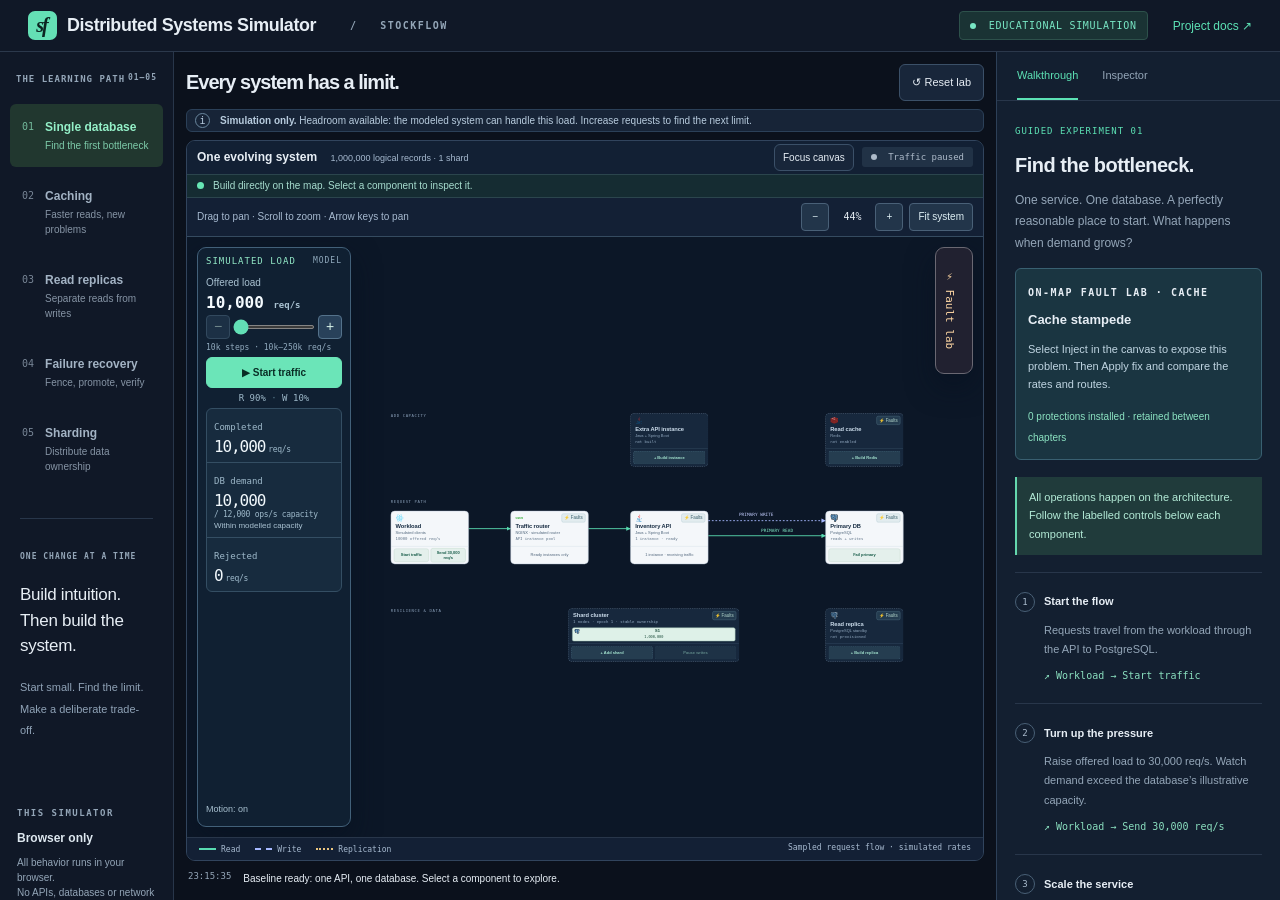
==== commit 8d31df8d: "refactor: focus simulator lessons on database scaling" ====
--- a/prototype/index.html
+++ b/prototype/index.html
@@ -6,7 +6,7 @@
     <meta http-equiv="Content-Security-Policy" content="default-src 'self'; connect-src 'none'; script-src 'self'; style-src 'self' 'unsafe-inline'; img-src 'self'; base-uri 'none'" />
     <meta name="theme-color" content="#0c1727" />
     <title>Distributed Systems Simulator — StockFlow</title>
-    <meta name="description" content="An interactive browser-only guide to distributed systems: caching, replication, sharding, failure recovery and blue-green deployment." />
+    <meta name="description" content="An interactive browser-only guide to distributed systems: caching, replication, sharding, failure recovery and data ownership." />
     <link rel="icon" type="image/svg+xml" sizes="any" href="./favicon.svg" />
     <link rel="stylesheet" href="./styles.css" />
   </head>
@@ -30,7 +30,7 @@
     </header>
     <div class="workspace">
       <aside class="rail" aria-label="Learning chapters">
-        <div class="rail-heading">THE LEARNING PATH <span>01—06</span></div>
+        <div class="rail-heading">THE LEARNING PATH <span>01—05</span></div>
         <nav id="chapters"></nav>
         <div class="rail-note">
           <span class="tiny-label">ONE CHANGE AT A TIME</span>
@@ -160,7 +160,7 @@
                       ></span
                     ><strong id="proxy-name">Traffic router</strong
                     ><span class="technology-name">NGINX · simulated router</span
-                    ><small id="proxy-meta">blue pool · v1</small>
+                    ><small id="proxy-meta">API instance pool</small>
                   </button>
                   <div class="component-action" id="proxy-actions"></div>
                   <div class="build-progress" aria-hidden="true">
@@ -188,7 +188,7 @@
                       ></span
                     ><strong id="api-name">Inventory API</strong
                     ><span class="technology-name">Java + Spring Boot</span
-                    ><small id="api-meta">1 instance · blue v1</small>
+                    ><small id="api-meta">1 instance · ready</small>
                   </button>
                   <div class="component-action" id="api-actions"></div>
                   <div class="build-progress" aria-hidden="true">
@@ -335,34 +335,6 @@
                     ><small id="api2-meta">not built</small>
                   </button>
                   <div class="component-action" id="api2-actions"></div>
-                  <div class="build-progress" aria-hidden="true">
-                    <span></span>
-                  </div>
-                </article>
-                <article
-                  class="component-shell planned"
-                  id="component-green"
-                  style="left: 310px; top: 50px"
-                  aria-label="Green deployment component"
-                >
-                  <button
-                    class="node inactive"
-                    data-node="green"
-                    aria-label="Inspect Green deployment"
-                  >
-                    <span class="node-top"
-                      ><img
-                        class="tech-logo"
-                        src="./assets/spring.svg"
-                        alt=""
-                      /><span class="node-state" id="green-status"
-                        >NOT BUILT</span
-                      ></span
-                    ><strong id="green-name">Green deployment</strong
-                    ><span class="technology-name">Spring Boot · version 2</span
-                    ><small id="green-meta">not built</small>
-                  </button>
-                  <div class="component-action" id="green-actions"></div>
                   <div class="build-progress" aria-hidden="true">
                     <span></span>
                   </div>
--- a/prototype/styles.css
+++ b/prototype/styles.css
@@ -1202,12 +1202,6 @@
 .component-shell.ready {
   animation: component-ready 0.65s ease;
 }
-.component-shell.standby {
-  opacity: 0.5;
-}
-.component-shell.serving {
-  border: 2px solid #22835e;
-}
 .component-shell .node.failed {
   background: #fff0eb;
 }
@@ -1522,9 +1516,6 @@
 .component-shell.building {
   background: #fff3d9;
   border-color: #e7ba72;
-}
-.component-shell.serving {
-  border-color: #6be5b8;
 }
 .component-shell .node.failed {
   background: #fde9e7;
@@ -2353,10 +2344,6 @@
   outline-offset: 1px;
 }
 /* Animate inside reserved slots: adding capacity never moves a control. */
-.component-shell.serving {
-  border-width: 1px;
-  box-shadow: 0 0 0 1px #6be5b8;
-}
 .component-shell.building {
   animation: none;
 }
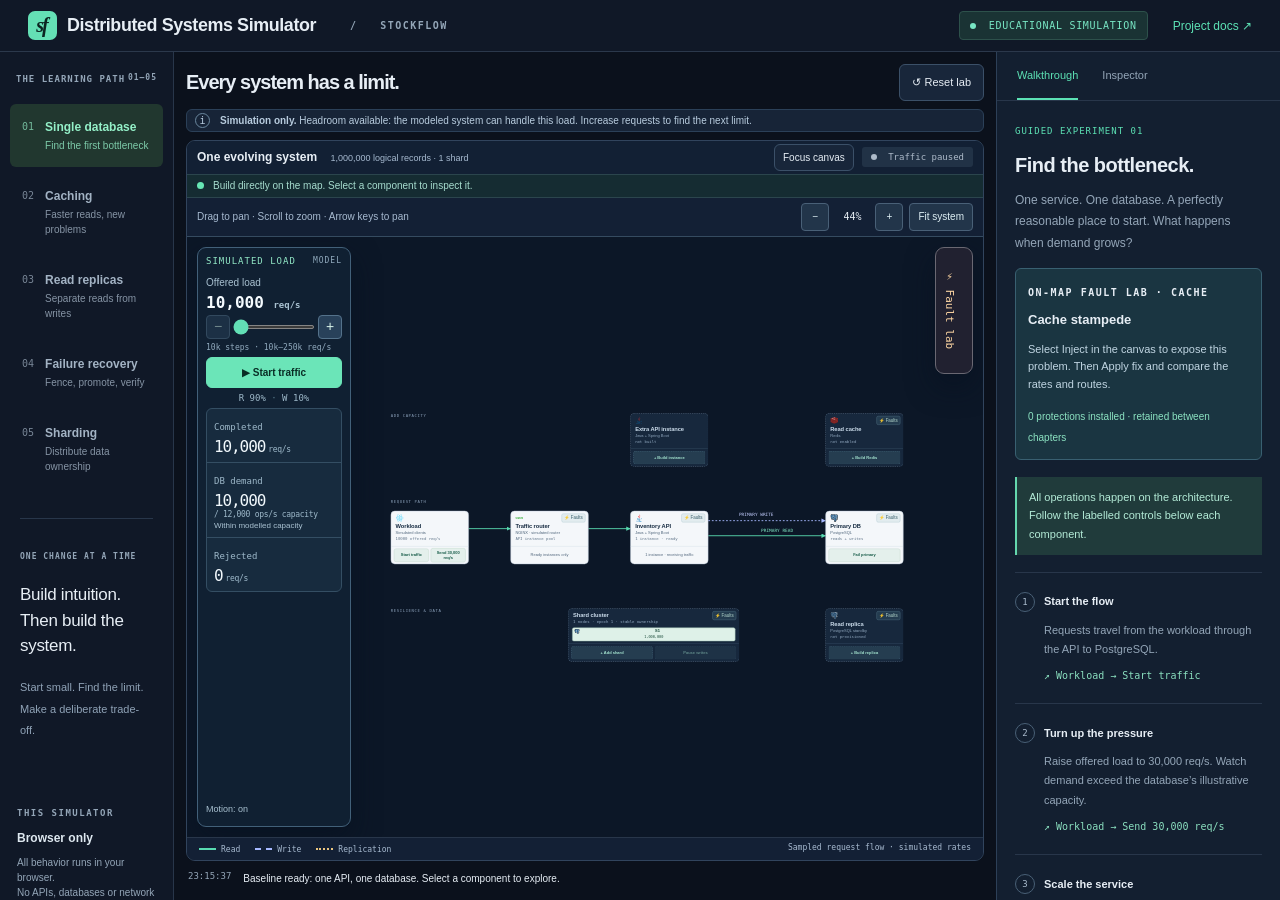
==== commit 6a80fe6e: "fix: version static assets after removing deployment controls" ====
--- a/prototype/index.html
+++ b/prototype/index.html
@@ -8,7 +8,7 @@
     <title>Distributed Systems Simulator — StockFlow</title>
     <meta name="description" content="An interactive browser-only guide to distributed systems: caching, replication, sharding, failure recovery and data ownership." />
     <link rel="icon" type="image/svg+xml" sizes="any" href="./favicon.svg" />
-    <link rel="stylesheet" href="./styles.css" />
+    <link rel="stylesheet" href="./styles.css?v=database-lessons-1" />
   </head>
   <body>
     <a class="skip" href="#main">Skip to lab</a>
@@ -461,6 +461,6 @@
       <p id="hover-detail"></p>
       <small>Click component to keep details in Inspector</small>
     </div>
-    <script type="module" src="./app.mjs"></script>
+    <script type="module" src="./app.mjs?v=database-lessons-1"></script>
   </body>
 </html>
